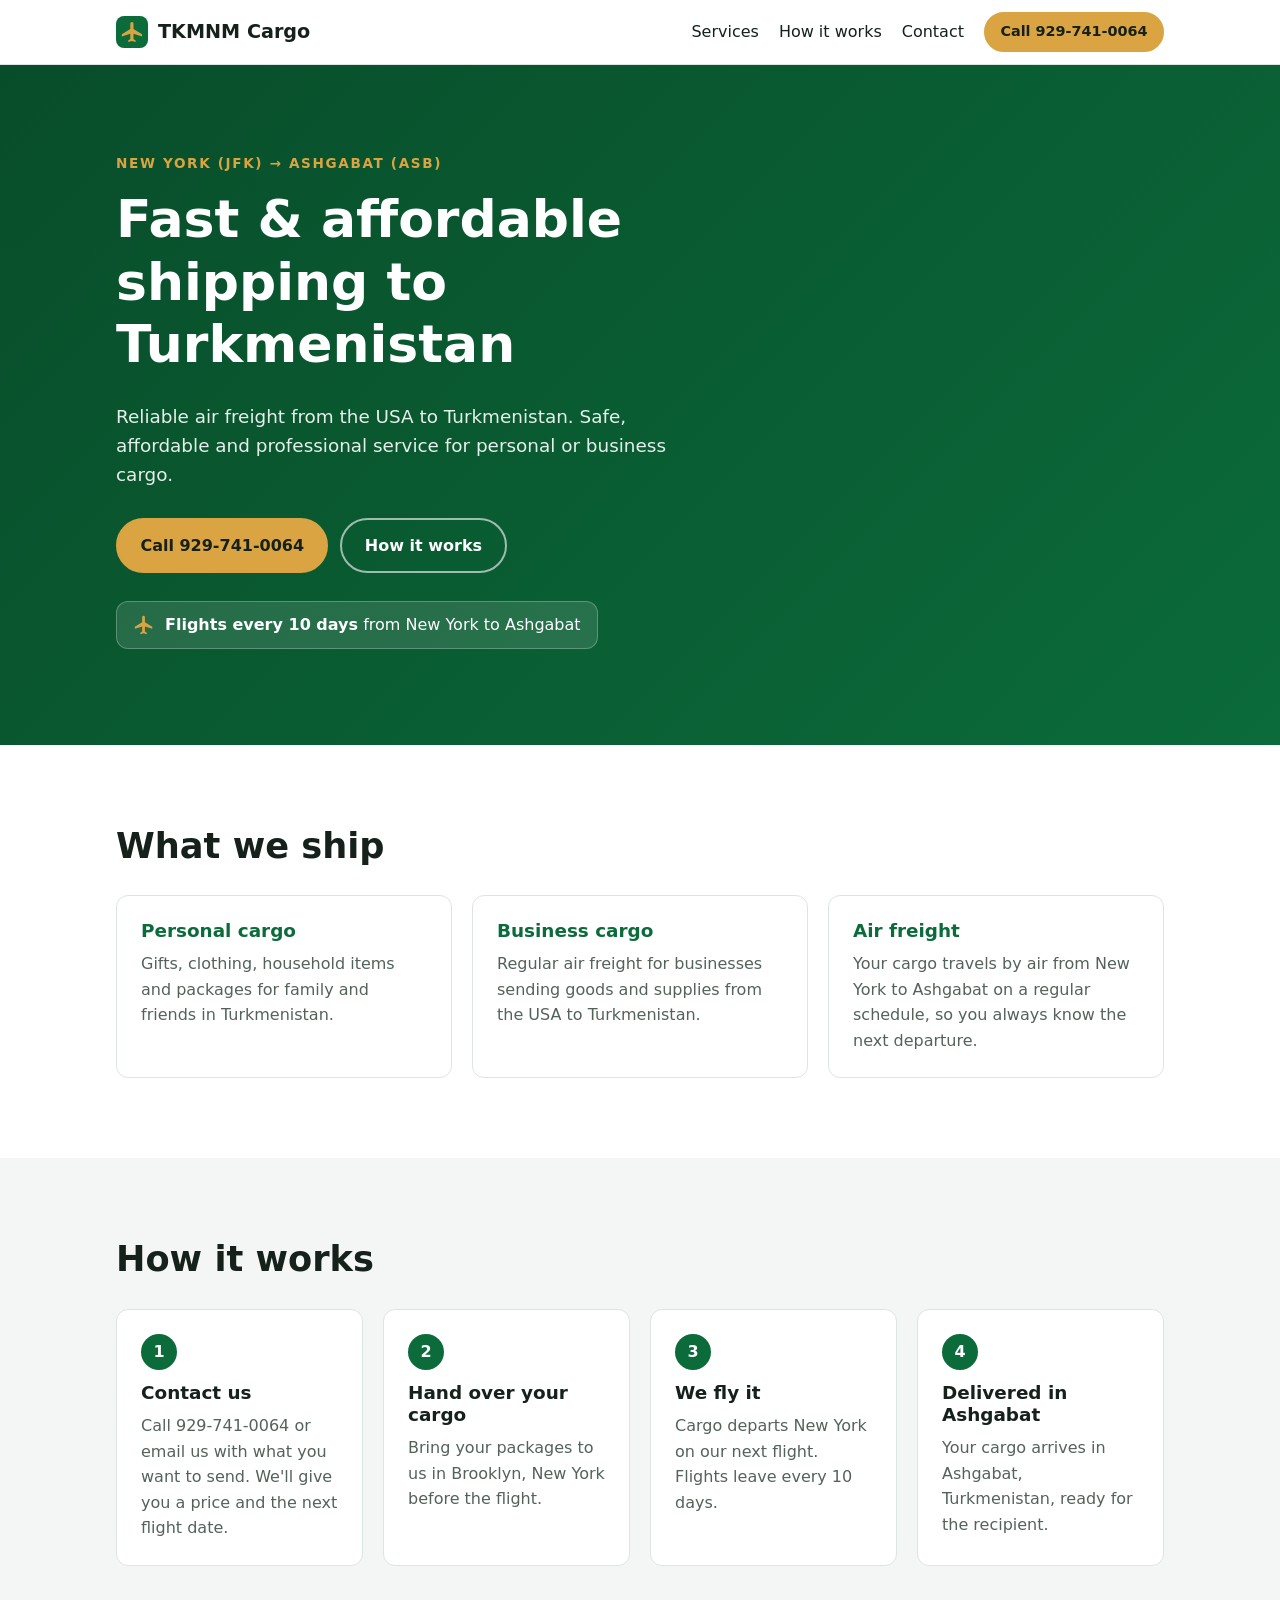
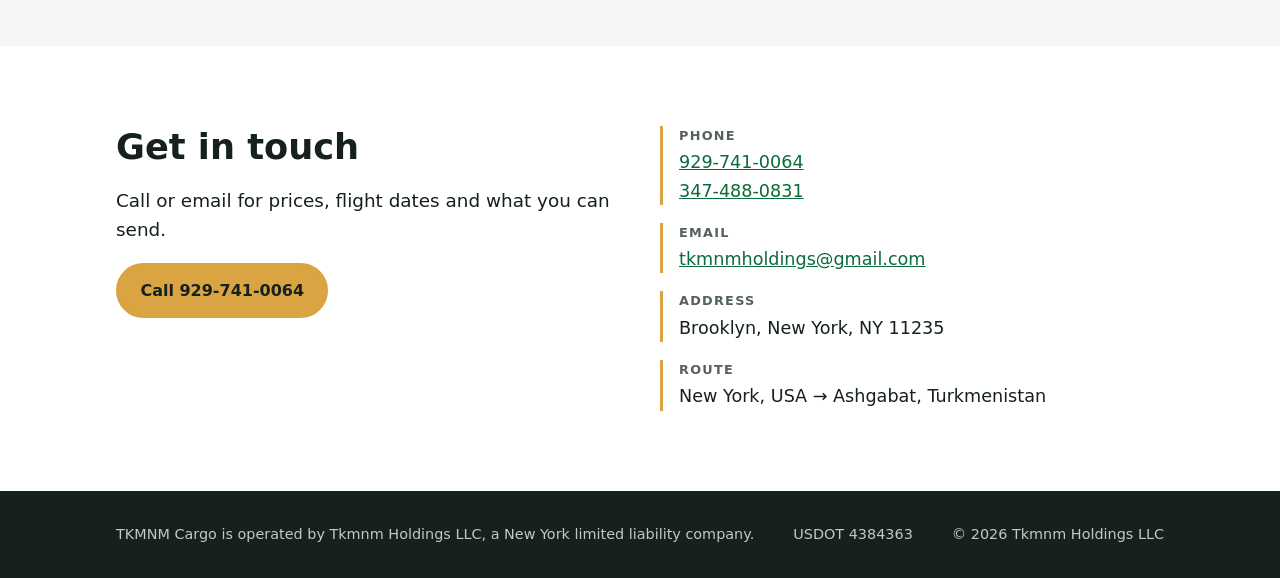
==== index.html @ 7d720ac5 "Add TKMNM Cargo one-page website Co-Authored-By: Claude Opus 5.5 <noreply@anthropic.com>" ====
<!doctype html>
<html lang="en">
<head>
  <meta charset="utf-8">
  <meta name="viewport" content="width=device-width, initial-scale=1">
  <title>TKMNM Cargo – Air Freight from the USA to Turkmenistan</title>
  <meta name="description" content="TKMNM Cargo: reliable, affordable air freight from New York to Ashgabat, Turkmenistan. Flights every 10 days for personal and business cargo.">
  <link rel="icon" href="favicon.svg" type="image/svg+xml">
  <link rel="stylesheet" href="style.css">
</head>
<body>
  <header class="site-header">
    <div class="wrap header-inner">
      <a class="brand" href="#top" aria-label="TKMNM Cargo home">
        <img src="favicon.svg" alt="" width="32" height="32">
        <span>TKMNM Cargo</span>
      </a>
      <nav class="nav" aria-label="Main">
        <a href="#services">Services</a>
        <a href="#how">How it works</a>
        <a href="#contact">Contact</a>
        <a class="btn btn-small" href="tel:+19297410064">Call 929-741-0064</a>
      </nav>
    </div>
  </header>

  <main id="top">
    <section class="hero">
      <div class="wrap hero-inner">
        <p class="eyebrow">New York (JFK) &rarr; Ashgabat (ASB)</p>
        <h1>Fast &amp; affordable shipping to Turkmenistan</h1>
        <p class="lead">Reliable air freight from the USA to Turkmenistan. Safe, affordable and professional service for personal or business cargo.</p>
        <div class="hero-actions">
          <a class="btn" href="tel:+19297410064">Call 929-741-0064</a>
          <a class="btn btn-ghost" href="#how">How it works</a>
        </div>
        <div class="badge">
          <svg viewBox="0 0 24 24" width="22" height="22" aria-hidden="true"><path fill="currentColor" d="M21 16v-2l-8-5V3.5a1.5 1.5 0 0 0-3 0V9l-8 5v2l8-2.5V19l-2 1.5V22l3.5-1 3.5 1v-1.5L13 19v-5.5z"/></svg>
          <span><strong>Flights every 10 days</strong> from New York to Ashgabat</span>
        </div>
      </div>
    </section>

    <section id="services" class="section">
      <div class="wrap">
        <h2>What we ship</h2>
        <div class="cards">
          <article class="card">
            <h3>Personal cargo</h3>
            <p>Gifts, clothing, household items and packages for family and friends in Turkmenistan.</p>
          </article>
          <article class="card">
            <h3>Business cargo</h3>
            <p>Regular air freight for businesses sending goods and supplies from the USA to Turkmenistan.</p>
          </article>
          <article class="card">
            <h3>Air freight</h3>
            <p>Your cargo travels by air from New York to Ashgabat on a regular schedule, so you always know the next departure.</p>
          </article>
        </div>
      </div>
    </section>

    <section id="how" class="section section-alt">
      <div class="wrap">
        <h2>How it works</h2>
        <ol class="steps">
          <li>
            <h3>Contact us</h3>
            <p>Call 929-741-0064 or email us with what you want to send. We'll give you a price and the next flight date.</p>
          </li>
          <li>
            <h3>Hand over your cargo</h3>
            <p>Bring your packages to us in Brooklyn, New York before the flight.</p>
          </li>
          <li>
            <h3>We fly it</h3>
            <p>Cargo departs New York on our next flight. Flights leave every 10 days.</p>
          </li>
          <li>
            <h3>Delivered in Ashgabat</h3>
            <p>Your cargo arrives in Ashgabat, Turkmenistan, ready for the recipient.</p>
          </li>
        </ol>
      </div>
    </section>

    <section id="contact" class="section">
      <div class="wrap contact">
        <div>
          <h2>Get in touch</h2>
          <p class="lead">Call or email for prices, flight dates and what you can send.</p>
          <a class="btn" href="tel:+19297410064">Call 929-741-0064</a>
        </div>
        <dl class="contact-list">
          <div>
            <dt>Phone</dt>
            <dd><a href="tel:+19297410064">929-741-0064</a><br><a href="tel:+13474880831">347-488-0831</a></dd>
          </div>
          <div>
            <dt>Email</dt>
            <dd><a href="mailto:tkmnmholdings@gmail.com">tkmnmholdings@gmail.com</a></dd>
          </div>
          <div>
            <dt>Address</dt>
            <dd>Brooklyn, New York, NY 11235</dd>
          </div>
          <div>
            <dt>Route</dt>
            <dd>New York, USA &rarr; Ashgabat, Turkmenistan</dd>
          </div>
        </dl>
      </div>
    </section>
  </main>

  <footer class="site-footer">
    <div class="wrap footer-inner">
      <p>TKMNM Cargo is operated by Tkmnm Holdings LLC, a New York limited liability company.</p>
      <p>USDOT 4384363</p>
      <p>&copy; <span id="year">2026</span> Tkmnm Holdings LLC</p>
    </div>
  </footer>
  <script>document.getElementById('year').textContent = new Date().getFullYear();</script>
</body>
</html>
---- style.css ----
:root {
  --green: #0b6b3a;
  --green-dark: #084d2a;
  --gold: #d9a441;
  --ink: #16211b;
  --muted: #55625a;
  --bg: #ffffff;
  --bg-alt: #f3f6f4;
  --line: #dde5e0;
  --radius: 12px;
  font-family: system-ui, -apple-system, "Segoe UI", Roboto, "Helvetica Neue", Arial, sans-serif;
  color: var(--ink);
  line-height: 1.6;
}

* { box-sizing: border-box; }
body { margin: 0; background: var(--bg); }
h1, h2, h3 { line-height: 1.2; margin: 0 0 .5em; }
h1 { font-size: clamp(2rem, 5vw, 3.25rem); }
h2 { font-size: clamp(1.6rem, 3.5vw, 2.2rem); }
h3 { font-size: 1.15rem; }
p { margin: 0 0 1em; }
a { color: var(--green); }

.wrap { max-width: 1080px; margin: 0 auto; padding: 0 16px; }

.btn {
  display: inline-block;
  background: var(--gold);
  color: var(--ink);
  font-weight: 600;
  text-decoration: none;
  padding: .8em 1.4em;
  border-radius: 999px;
  border: 2px solid var(--gold);
}
.btn:hover { background: #e7b65a; }
.btn-ghost { background: transparent; color: #fff; border-color: rgba(255,255,255,.6); }
.btn-ghost:hover { background: rgba(255,255,255,.1); }
.btn-small { padding: .45em 1em; font-size: .9rem; }

/* Header */
.site-header {
  position: sticky; top: 0; z-index: 10;
  background: rgba(255,255,255,.95);
  border-bottom: 1px solid var(--line);
  backdrop-filter: blur(6px);
}
.header-inner { display: flex; align-items: center; justify-content: space-between; gap: 16px; min-height: 64px; }
.brand { display: flex; align-items: center; gap: 10px; font-weight: 700; font-size: 1.2rem; color: var(--ink); text-decoration: none; }
.nav { display: flex; align-items: center; gap: 20px; }
.nav a:not(.btn) { color: var(--ink); text-decoration: none; font-weight: 500; }
.nav a:not(.btn):hover { color: var(--green); }

/* Hero */
.hero {
  background: linear-gradient(135deg, var(--green-dark), var(--green));
  color: #fff;
  padding: 88px 0 96px;
}
.eyebrow { text-transform: uppercase; letter-spacing: .12em; font-size: .85rem; font-weight: 600; color: var(--gold); }
.hero h1 { max-width: 14ch; }
.lead { font-size: 1.15rem; max-width: 52ch; }
.hero .lead { color: rgba(255,255,255,.9); }
.hero-actions { display: flex; flex-wrap: wrap; gap: 12px; margin: 28px 0; }
.badge {
  display: inline-flex; align-items: center; gap: 10px;
  background: rgba(255,255,255,.12);
  border: 1px solid rgba(255,255,255,.25);
  padding: 10px 16px; border-radius: var(--radius);
}
.badge svg { color: var(--gold); flex-shrink: 0; }

/* Sections */
.section { padding: 80px 0; }
.section-alt { background: var(--bg-alt); }

.cards { display: grid; grid-template-columns: repeat(auto-fit, minmax(240px, 1fr)); gap: 20px; margin-top: 28px; }
.card { border: 1px solid var(--line); border-radius: var(--radius); padding: 24px; background: #fff; }
.card h3 { color: var(--green); }
.card p { color: var(--muted); margin: 0; }

.steps { list-style: none; padding: 0; margin: 28px 0 0; display: grid; grid-template-columns: repeat(auto-fit, minmax(220px, 1fr)); gap: 20px; counter-reset: step; }
.steps li { counter-increment: step; background: #fff; border-radius: var(--radius); padding: 24px; border: 1px solid var(--line); }
.steps li::before {
  content: counter(step);
  display: grid; place-items: center;
  width: 36px; height: 36px; margin-bottom: 12px;
  border-radius: 50%; background: var(--green); color: #fff; font-weight: 700;
}
.steps p { color: var(--muted); margin: 0; }

.contact { display: grid; grid-template-columns: 1fr 1fr; gap: 40px; align-items: start; }
.contact-list { margin: 0; display: grid; gap: 18px; }
.contact-list div { border-left: 3px solid var(--gold); padding-left: 16px; }
.contact-list dt { font-size: .8rem; text-transform: uppercase; letter-spacing: .1em; color: var(--muted); font-weight: 600; }
.contact-list dd { margin: 2px 0 0; font-size: 1.1rem; }

/* Footer */
.site-footer { background: var(--ink); color: rgba(255,255,255,.75); padding: 32px 0; font-size: .9rem; }
.footer-inner { display: flex; flex-wrap: wrap; gap: 8px 32px; justify-content: space-between; }
.footer-inner p { margin: 0; }

@media (max-width: 720px) {
  .nav a:not(.btn) { display: none; }
  .hero { padding: 56px 0 64px; }
  .section { padding: 56px 0; }
  .contact { grid-template-columns: 1fr; gap: 28px; }
}
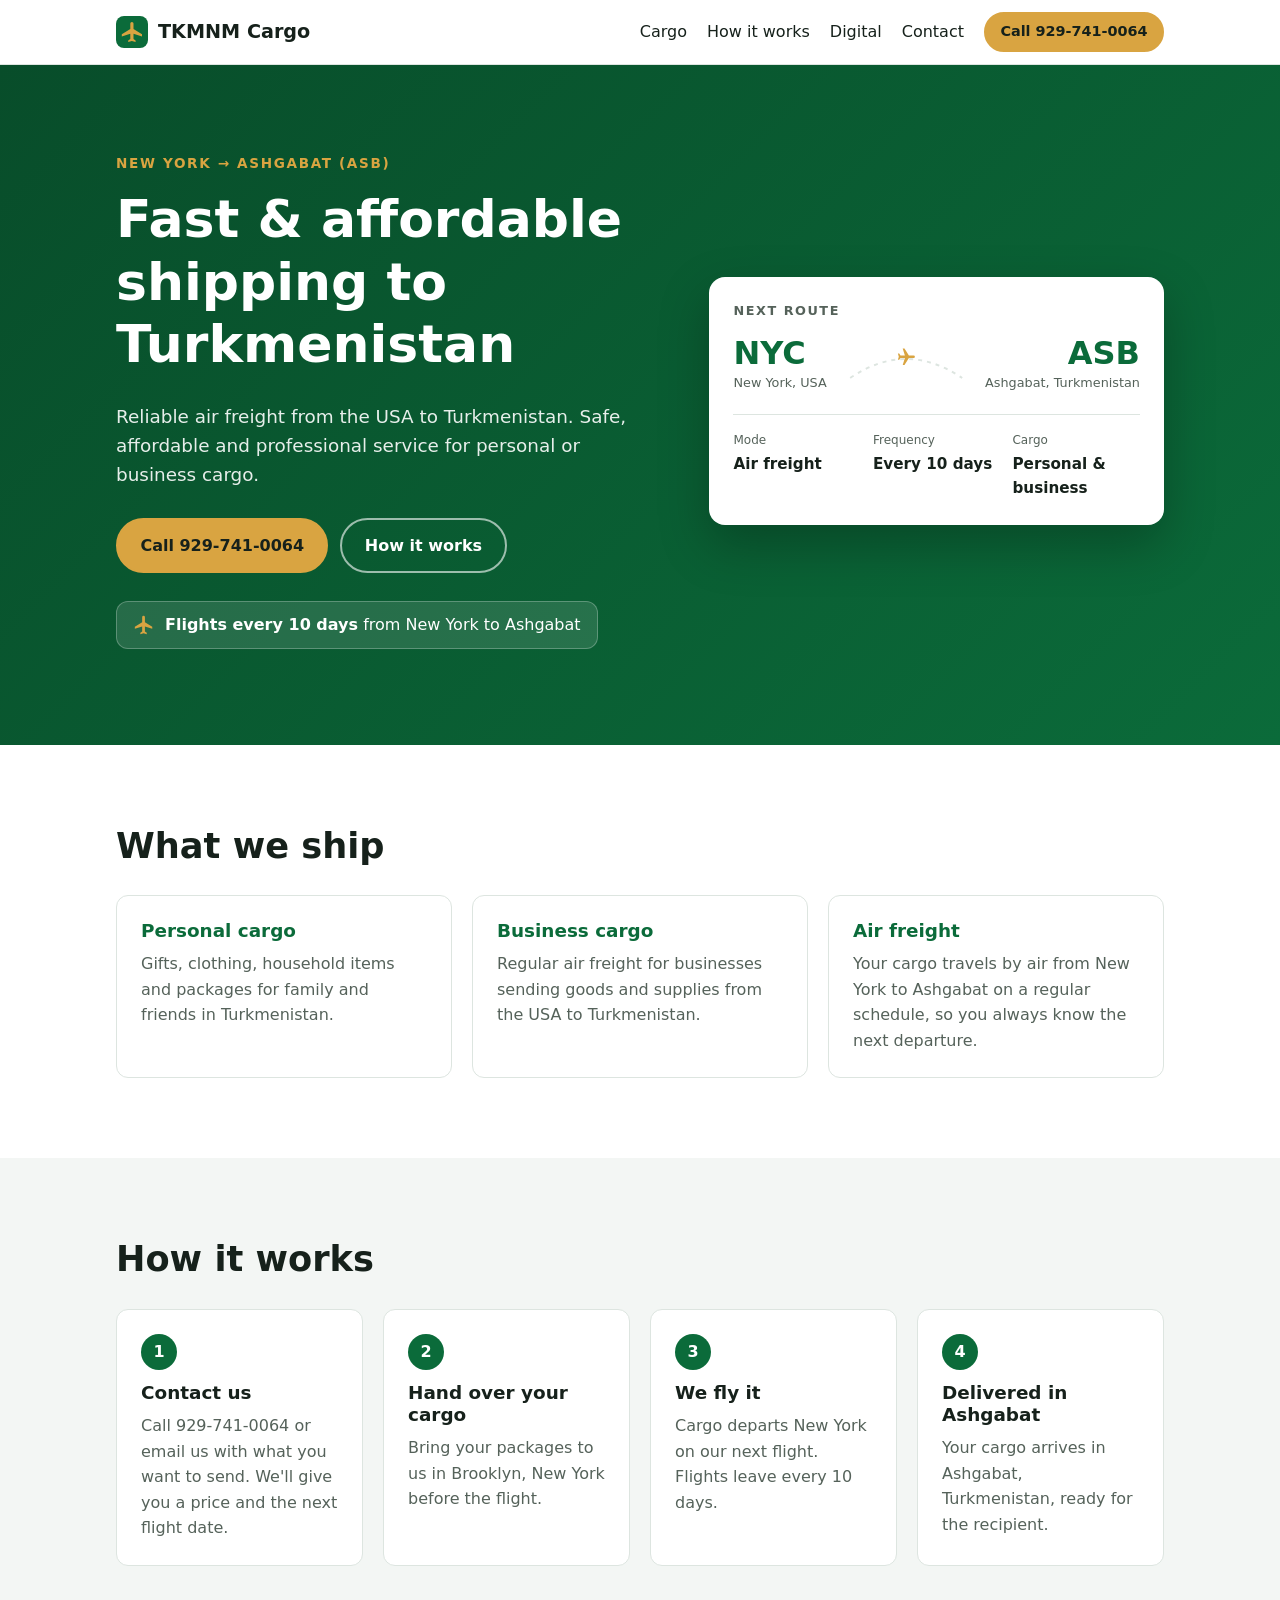
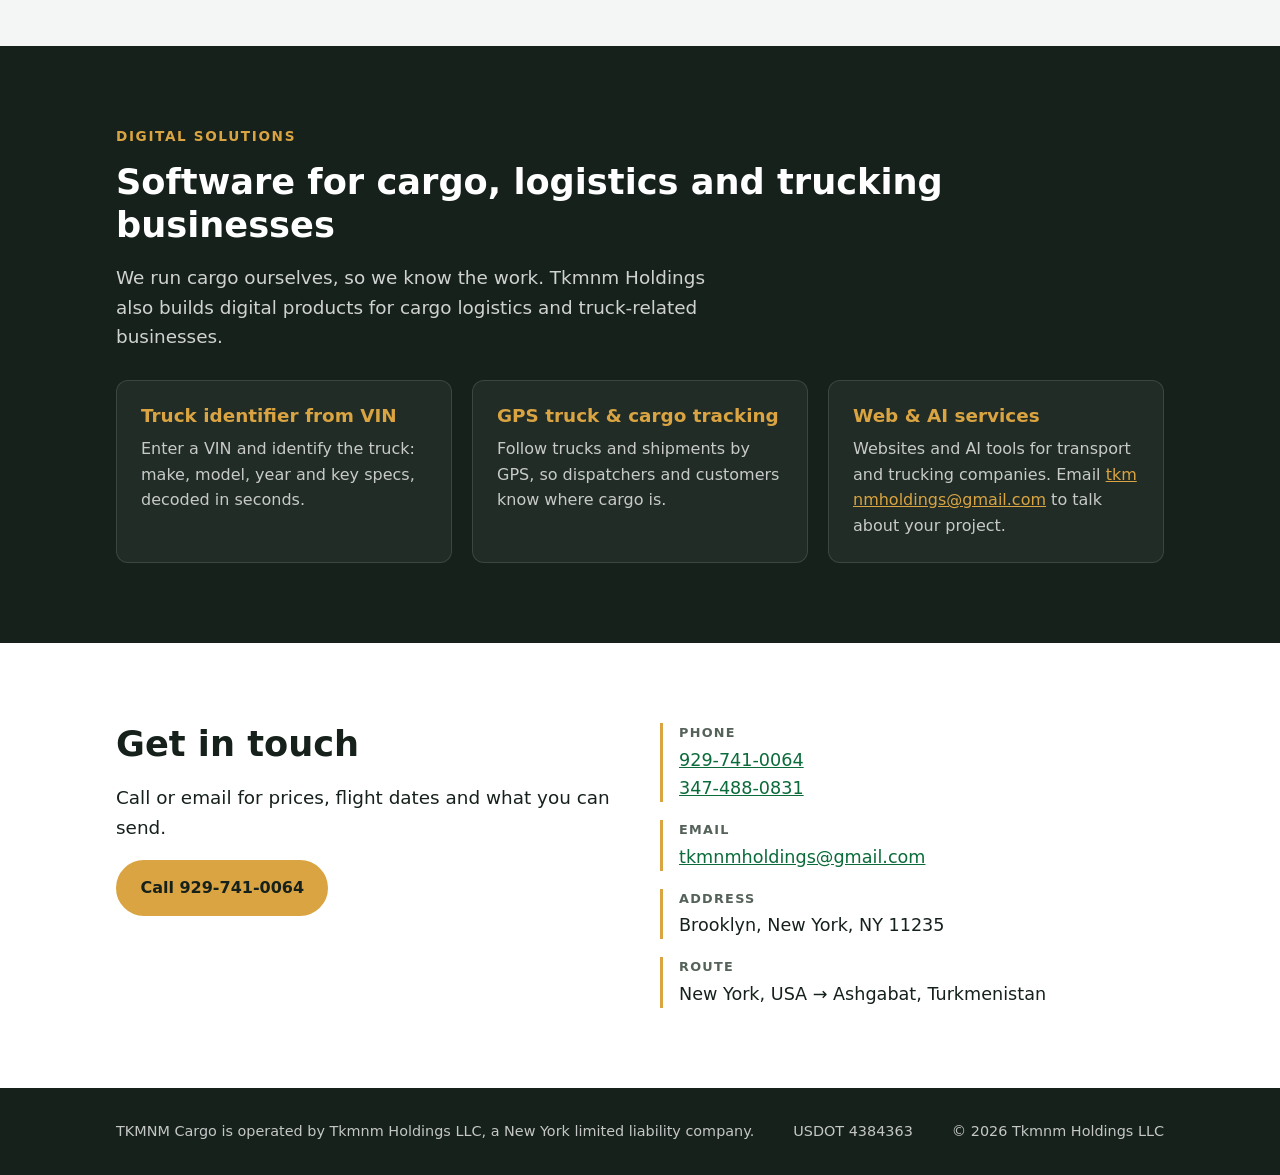
==== commit 53a6649b: "Add route card and digital solutions section Co-Authored-By: Claude Opus 5.5 <noreply@anthropic.com>" ====
--- a/index.html
+++ b/index.html
@@ -16,8 +16,9 @@
         <span>TKMNM Cargo</span>
       </a>
       <nav class="nav" aria-label="Main">
-        <a href="#services">Services</a>
+        <a href="#services">Cargo</a>
         <a href="#how">How it works</a>
+        <a href="#digital">Digital</a>
         <a href="#contact">Contact</a>
         <a class="btn btn-small" href="tel:+19297410064">Call 929-741-0064</a>
       </nav>
@@ -27,7 +28,8 @@
   <main id="top">
     <section class="hero">
       <div class="wrap hero-inner">
-        <p class="eyebrow">New York (JFK) &rarr; Ashgabat (ASB)</p>
+        <div class="hero-copy">
+        <p class="eyebrow">New York &rarr; Ashgabat (ASB)</p>
         <h1>Fast &amp; affordable shipping to Turkmenistan</h1>
         <p class="lead">Reliable air freight from the USA to Turkmenistan. Safe, affordable and professional service for personal or business cargo.</p>
         <div class="hero-actions">
@@ -37,6 +39,23 @@
         <div class="badge">
           <svg viewBox="0 0 24 24" width="22" height="22" aria-hidden="true"><path fill="currentColor" d="M21 16v-2l-8-5V3.5a1.5 1.5 0 0 0-3 0V9l-8 5v2l8-2.5V19l-2 1.5V22l3.5-1 3.5 1v-1.5L13 19v-5.5z"/></svg>
           <span><strong>Flights every 10 days</strong> from New York to Ashgabat</span>
+        </div>
+        </div>
+        <div class="route-card" aria-label="Route: New York to Ashgabat, flights every 10 days">
+          <div class="route-head">Next route</div>
+          <div class="route">
+            <div class="stop"><span class="code">NYC</span><span class="city">New York, USA</span></div>
+            <svg class="route-line" viewBox="0 0 120 40" aria-hidden="true">
+              <path d="M4 32 Q60 -6 116 32" fill="none" stroke="currentColor" stroke-width="2" stroke-dasharray="4 5"/>
+              <path transform="translate(50 0) rotate(90 10 10)" fill="#d9a441" d="M19 13.5v-1.8l-7-4.4V2.6a1.3 1.3 0 0 0-2.6 0v4.7l-7 4.4v1.8l7-2.2v4.4l-1.8 1.3v1.3l3.1-.9 3.1.9v-1.3l-1.8-1.3v-4.4z"/>
+            </svg>
+            <div class="stop"><span class="code">ASB</span><span class="city">Ashgabat, Turkmenistan</span></div>
+          </div>
+          <dl class="route-facts">
+            <div><dt>Mode</dt><dd>Air freight</dd></div>
+            <div><dt>Frequency</dt><dd>Every 10 days</dd></div>
+            <div><dt>Cargo</dt><dd>Personal &amp; business</dd></div>
+          </dl>
         </div>
       </div>
     </section>
@@ -85,6 +104,28 @@
       </div>
     </section>
 
+    <section id="digital" class="section section-dark">
+      <div class="wrap">
+        <p class="eyebrow">Digital solutions</p>
+        <h2>Software for cargo, logistics and trucking businesses</h2>
+        <p class="lead">We run cargo ourselves, so we know the work. Tkmnm Holdings also builds digital products for cargo logistics and truck-related businesses.</p>
+        <div class="cards">
+          <article class="card card-dark">
+            <h3>Truck identifier from VIN</h3>
+            <p>Enter a VIN and identify the truck: make, model, year and key specs, decoded in seconds.</p>
+          </article>
+          <article class="card card-dark">
+            <h3>GPS truck &amp; cargo tracking</h3>
+            <p>Follow trucks and shipments by GPS, so dispatchers and customers know where cargo is.</p>
+          </article>
+          <article class="card card-dark">
+            <h3>Web &amp; AI services</h3>
+            <p>Websites and AI tools for transport and trucking companies. Email <a href="mailto:tkmnmholdings@gmail.com">tkmnmholdings@gmail.com</a> to talk about your project.</p>
+          </article>
+        </div>
+      </div>
+    </section>
+
     <section id="contact" class="section">
       <div class="wrap contact">
         <div>
--- a/style.css
+++ b/style.css
@@ -107,3 +107,33 @@
   .section { padding: 56px 0; }
   .contact { grid-template-columns: 1fr; gap: 28px; }
 }
+
+/* Hero route card */
+.hero-inner { display: grid; grid-template-columns: 1.2fr 1fr; gap: 48px; align-items: center; }
+.route-card {
+  background: #fff; color: var(--ink);
+  border-radius: 16px; padding: 24px;
+  box-shadow: 0 20px 50px rgba(0,0,0,.25);
+}
+.route-head { font-size: .8rem; text-transform: uppercase; letter-spacing: .12em; color: var(--muted); font-weight: 600; }
+.route { display: grid; grid-template-columns: auto 1fr auto; align-items: center; gap: 12px; margin: 16px 0 20px; }
+.stop { display: flex; flex-direction: column; }
+.stop:last-child { text-align: right; }
+.code { font-size: 2rem; font-weight: 800; color: var(--green); line-height: 1; }
+.city { font-size: .8rem; color: var(--muted); margin-top: 4px; }
+.route-line { width: 100%; height: 40px; color: var(--line); }
+.route-facts { display: grid; grid-template-columns: repeat(3, 1fr); gap: 12px; margin: 0; border-top: 1px solid var(--line); padding-top: 16px; }
+.route-facts dt { font-size: .75rem; color: var(--muted); }
+.route-facts dd { margin: 2px 0 0; font-weight: 600; font-size: .95rem; }
+
+/* Digital section */
+.section-dark { background: var(--ink); color: #fff; }
+.section-dark .lead { color: rgba(255,255,255,.8); }
+.card-dark { background: rgba(255,255,255,.05); border-color: rgba(255,255,255,.12); }
+.card-dark h3 { color: var(--gold); }
+.card-dark p { color: rgba(255,255,255,.75); }
+.card-dark a { color: var(--gold); word-break: break-all; }
+
+@media (max-width: 860px) {
+  .hero-inner { grid-template-columns: 1fr; }
+}
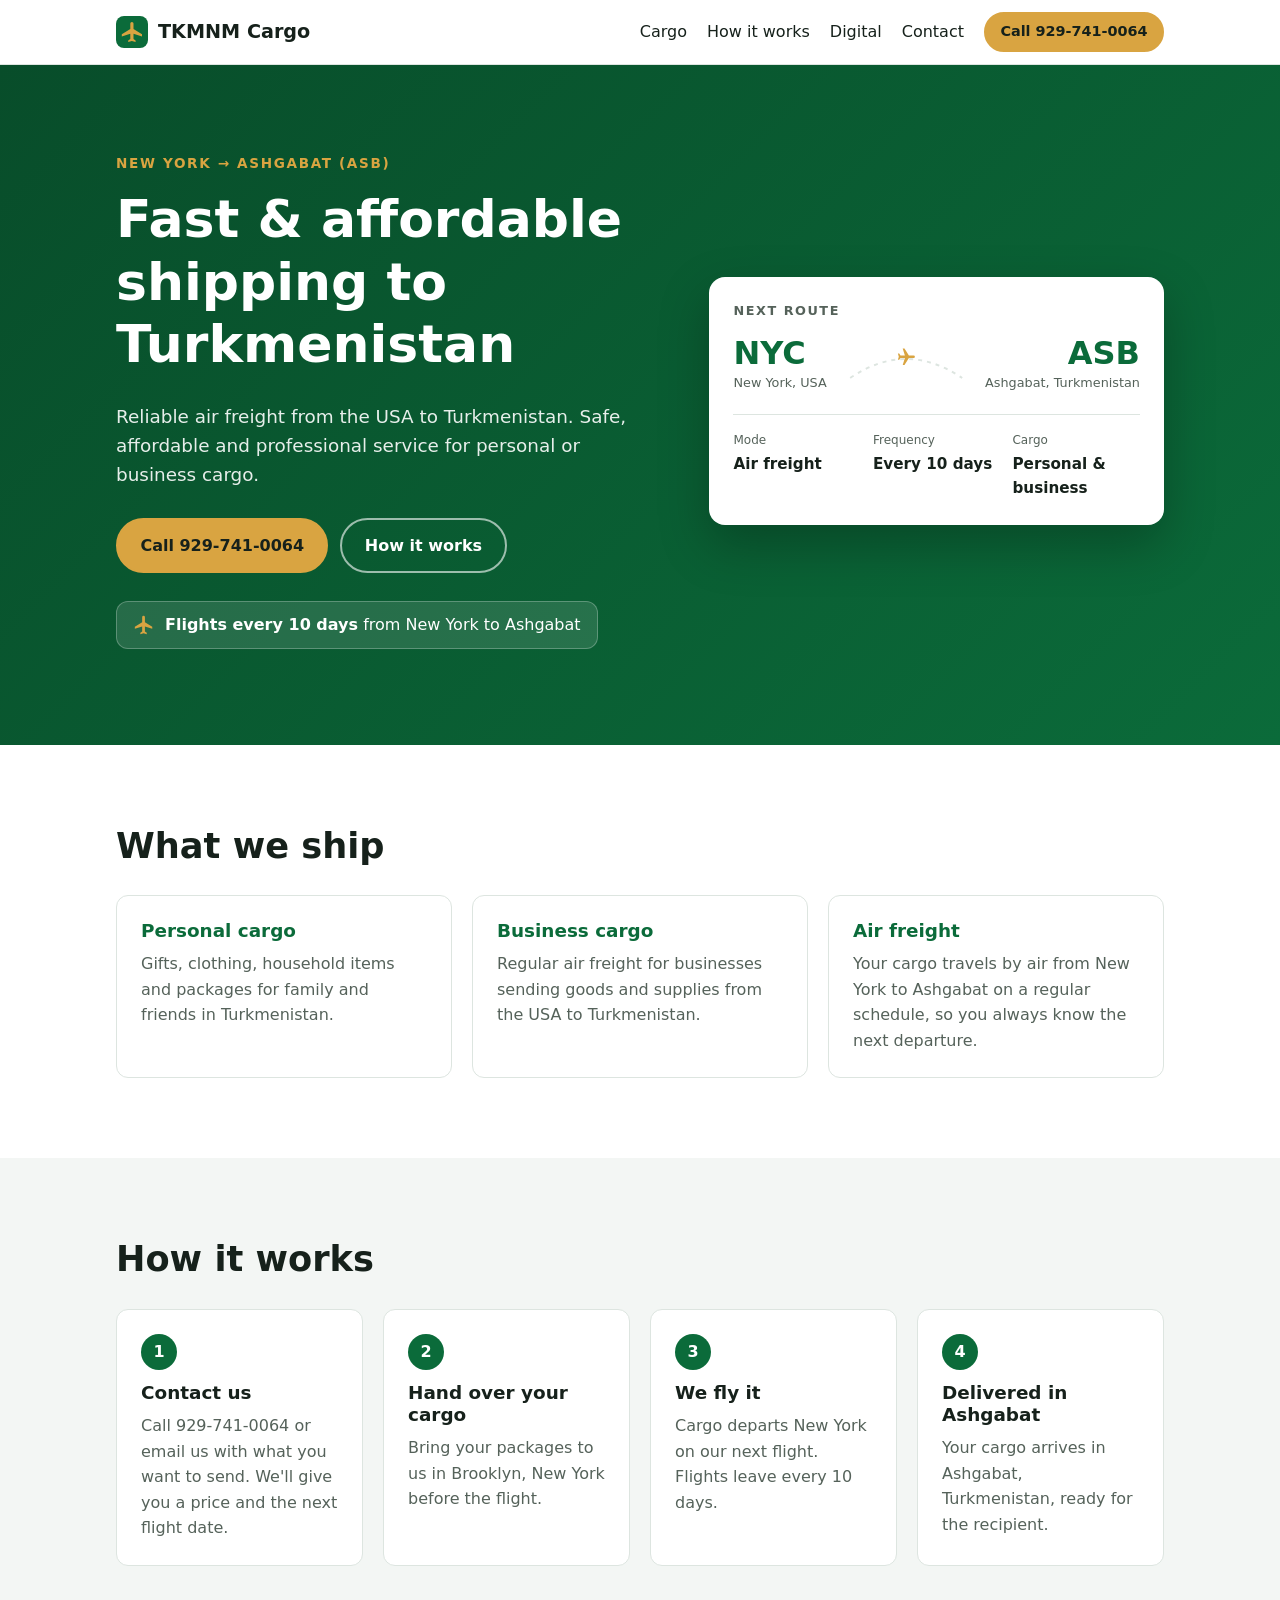
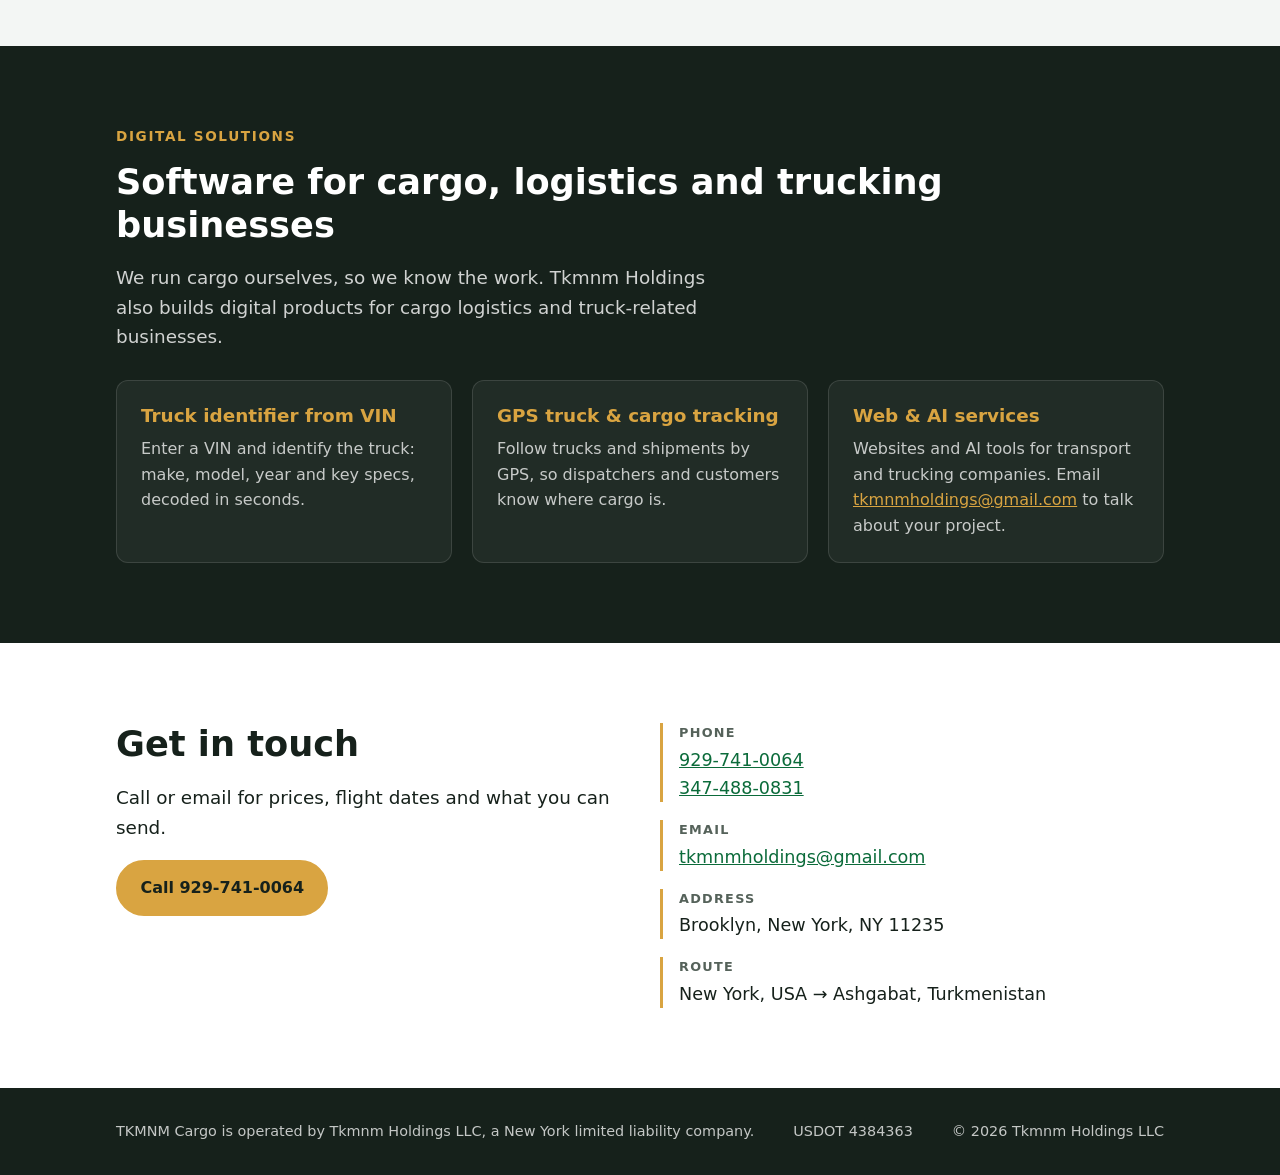
==== commit f01805c1: "Improve mobile layout: menu, sticky call bar, fixes Co-Authored-By: Claude Opus 5.5 <noreply@anthrop" ====
--- a/index.html
+++ b/index.html
@@ -15,7 +15,10 @@
         <img src="favicon.svg" alt="" width="32" height="32">
         <span>TKMNM Cargo</span>
       </a>
-      <nav class="nav" aria-label="Main">
+      <button class="menu-toggle" type="button" aria-expanded="false" aria-controls="site-nav" aria-label="Open menu">
+        <span></span><span></span><span></span>
+      </button>
+      <nav class="nav" id="site-nav" aria-label="Main">
         <a href="#services">Cargo</a>
         <a href="#how">How it works</a>
         <a href="#digital">Digital</a>
@@ -162,6 +165,24 @@
       <p>&copy; <span id="year">2026</span> Tkmnm Holdings LLC</p>
     </div>
   </footer>
-  <script>document.getElementById('year').textContent = new Date().getFullYear();</script>
+  <div class="mobile-bar">
+    <a class="btn" href="tel:+19297410064">Call</a>
+    <a class="btn btn-outline" href="mailto:tkmnmholdings@gmail.com">Email</a>
+  </div>
+
+  <script>
+    document.getElementById('year').textContent = new Date().getFullYear();
+    var toggle = document.querySelector('.menu-toggle');
+    var header = document.querySelector('.site-header');
+    function setMenu(open) {
+      header.classList.toggle('menu-open', open);
+      toggle.setAttribute('aria-expanded', open);
+      toggle.setAttribute('aria-label', open ? 'Close menu' : 'Open menu');
+    }
+    toggle.addEventListener('click', function () { setMenu(!header.classList.contains('menu-open')); });
+    document.querySelectorAll('#site-nav a').forEach(function (a) {
+      a.addEventListener('click', function () { setMenu(false); });
+    });
+  </script>
 </body>
 </html>
--- a/style.css
+++ b/style.css
@@ -101,8 +101,51 @@
 .footer-inner { display: flex; flex-wrap: wrap; gap: 8px 32px; justify-content: space-between; }
 .footer-inner p { margin: 0; }
 
+.brand span { white-space: nowrap; }
+html { scroll-padding-top: 72px; }
+.menu-toggle, .mobile-bar { display: none; }
+.contact-list dd a { white-space: nowrap; }
+
 @media (max-width: 720px) {
-  .nav a:not(.btn) { display: none; }
+  /* Header: hamburger menu */
+  .menu-toggle {
+    display: flex; flex-direction: column; justify-content: center; gap: 5px;
+    width: 44px; height: 44px; padding: 10px;
+    background: none; border: 0; cursor: pointer;
+  }
+  .menu-toggle span { display: block; height: 2px; background: var(--ink); border-radius: 2px; transition: transform .2s, opacity .2s; }
+  .menu-open .menu-toggle span:nth-child(1) { transform: translateY(7px) rotate(45deg); }
+  .menu-open .menu-toggle span:nth-child(2) { opacity: 0; }
+  .menu-open .menu-toggle span:nth-child(3) { transform: translateY(-7px) rotate(-45deg); }
+  .nav {
+    display: none;
+    position: absolute; top: 100%; left: 0; right: 0;
+    flex-direction: column; align-items: stretch; gap: 0;
+    background: #fff; border-bottom: 1px solid var(--line);
+    padding: 8px 16px 16px;
+    box-shadow: 0 12px 24px rgba(0,0,0,.08);
+  }
+  .menu-open .nav { display: flex; }
+  .nav a:not(.btn) { display: block; padding: 14px 0; border-bottom: 1px solid var(--line); font-size: 1.05rem; }
+  .nav .btn-small { margin-top: 14px; padding: .8em 1.4em; font-size: 1rem; text-align: center; }
+
+  /* Sticky bottom call/email bar */
+  .mobile-bar {
+    display: grid; grid-template-columns: 1fr 1fr; gap: 10px;
+    position: fixed; left: 0; right: 0; bottom: 0; z-index: 20;
+    padding: 10px 16px calc(10px + env(safe-area-inset-bottom));
+    background: rgba(255,255,255,.97);
+    border-top: 1px solid var(--line);
+    box-shadow: 0 -6px 18px rgba(0,0,0,.08);
+  }
+  .mobile-bar .btn { text-align: center; padding: .75em 1em; }
+  .btn-outline { background: #fff; color: var(--green); border-color: var(--green); }
+  body { padding-bottom: 72px; }
+
+  .hero-actions { flex-direction: column; }
+  .hero-actions .btn, .contact .btn { text-align: center; display: block; }
+  .route-facts { gap: 8px; }
+  .code { font-size: 1.7rem; }
   .hero { padding: 56px 0 64px; }
   .section { padding: 56px 0; }
   .contact { grid-template-columns: 1fr; gap: 28px; }
@@ -116,7 +159,7 @@
   box-shadow: 0 20px 50px rgba(0,0,0,.25);
 }
 .route-head { font-size: .8rem; text-transform: uppercase; letter-spacing: .12em; color: var(--muted); font-weight: 600; }
-.route { display: grid; grid-template-columns: auto 1fr auto; align-items: center; gap: 12px; margin: 16px 0 20px; }
+.route { display: grid; grid-template-columns: auto minmax(64px, 1fr) auto; align-items: center; gap: 12px; margin: 16px 0 20px; }
 .stop { display: flex; flex-direction: column; }
 .stop:last-child { text-align: right; }
 .code { font-size: 2rem; font-weight: 800; color: var(--green); line-height: 1; }
@@ -132,7 +175,7 @@
 .card-dark { background: rgba(255,255,255,.05); border-color: rgba(255,255,255,.12); }
 .card-dark h3 { color: var(--gold); }
 .card-dark p { color: rgba(255,255,255,.75); }
-.card-dark a { color: var(--gold); word-break: break-all; }
+.card-dark a { color: var(--gold); white-space: nowrap; }
 
 @media (max-width: 860px) {
   .hero-inner { grid-template-columns: 1fr; }
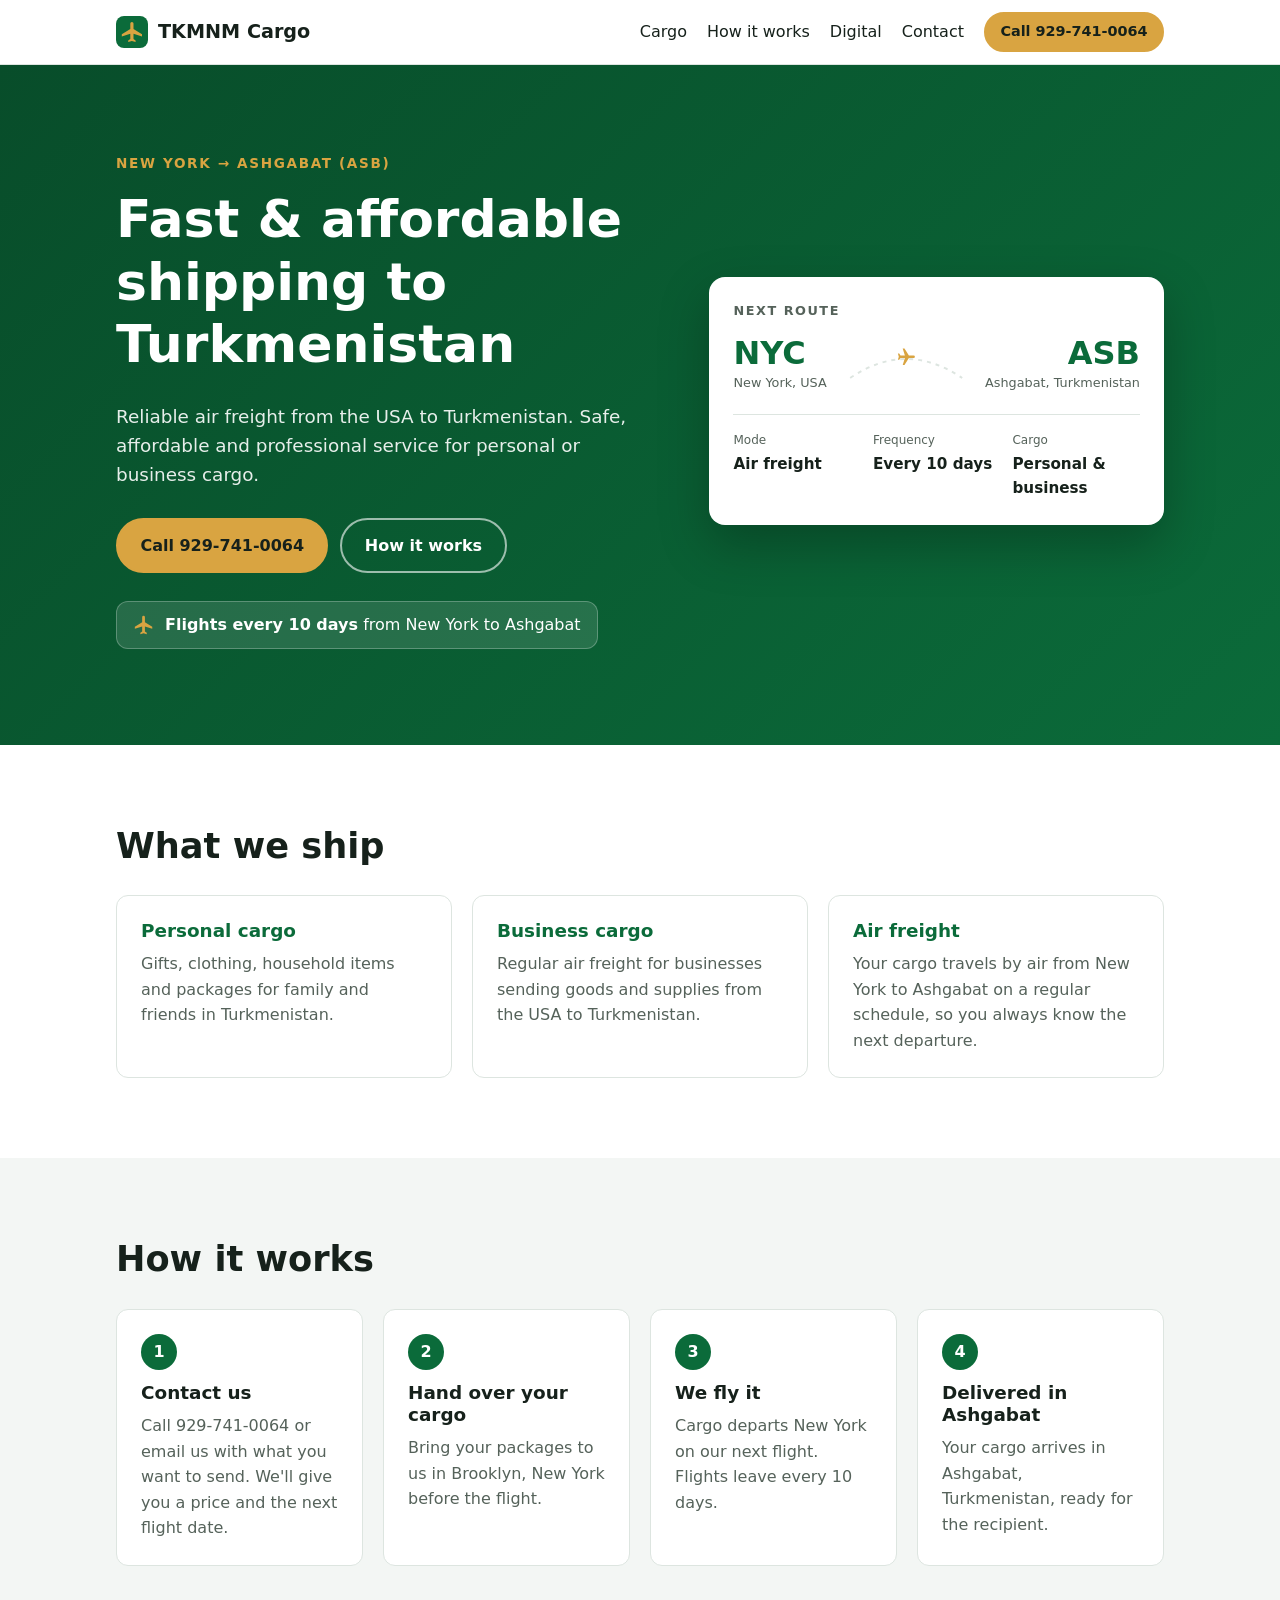
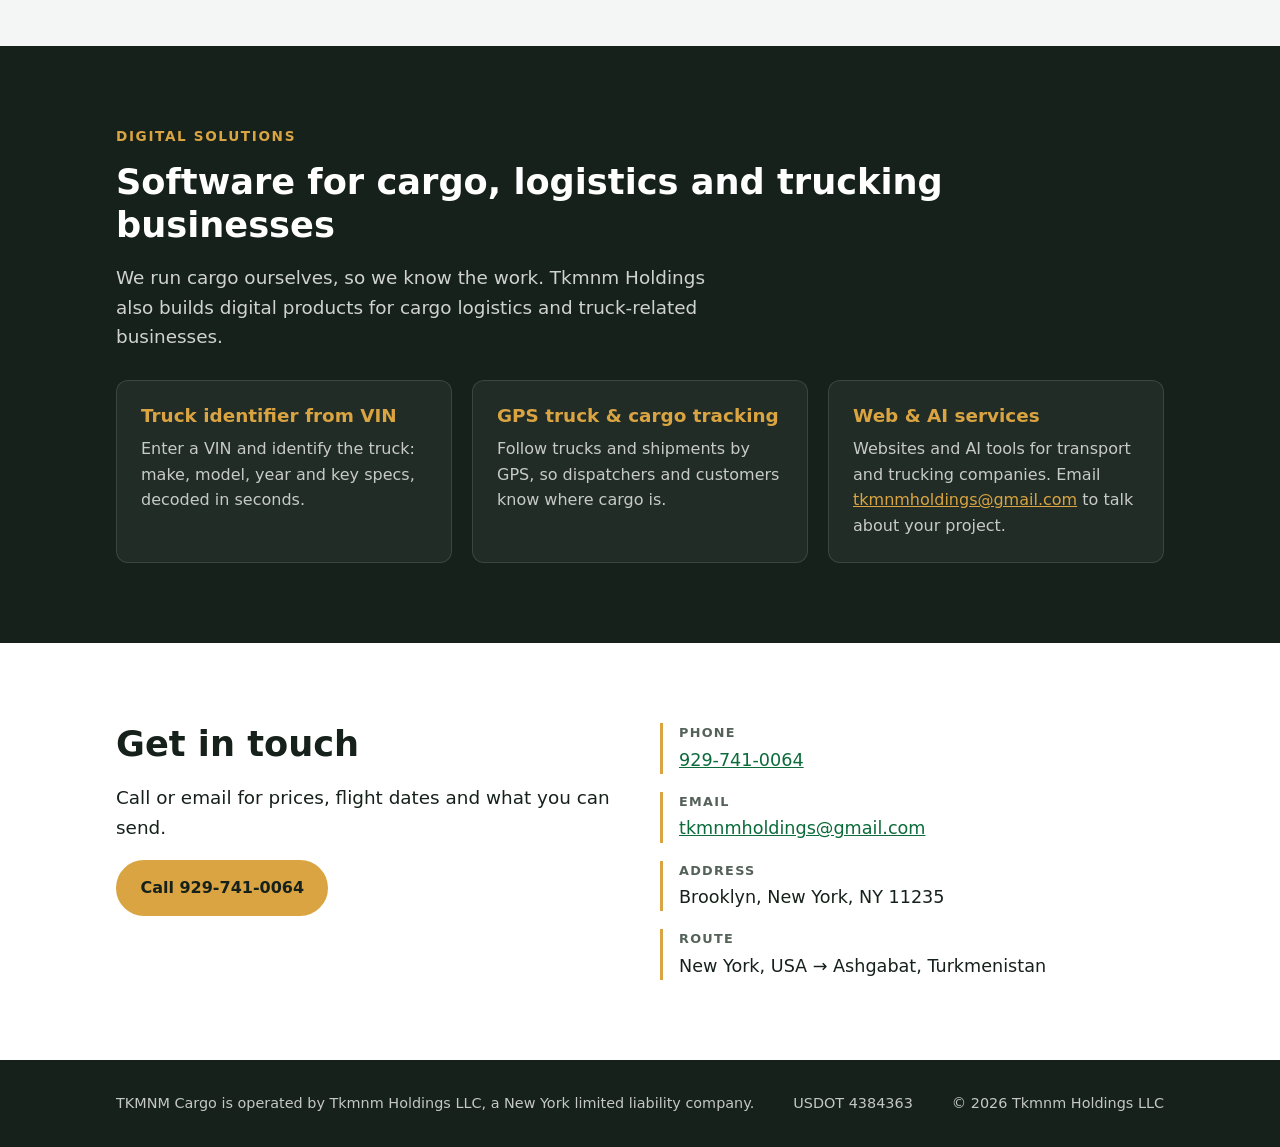
==== commit dce21ee4: "Remove secondary phone number Co-Authored-By: Claude Opus 5.5 <noreply@anthropic.com> Claude-Session" ====
--- a/index.html
+++ b/index.html
@@ -139,7 +139,7 @@
         <dl class="contact-list">
           <div>
             <dt>Phone</dt>
-            <dd><a href="tel:+19297410064">929-741-0064</a><br><a href="tel:+13474880831">347-488-0831</a></dd>
+            <dd><a href="tel:+19297410064">929-741-0064</a></dd>
           </div>
           <div>
             <dt>Email</dt>
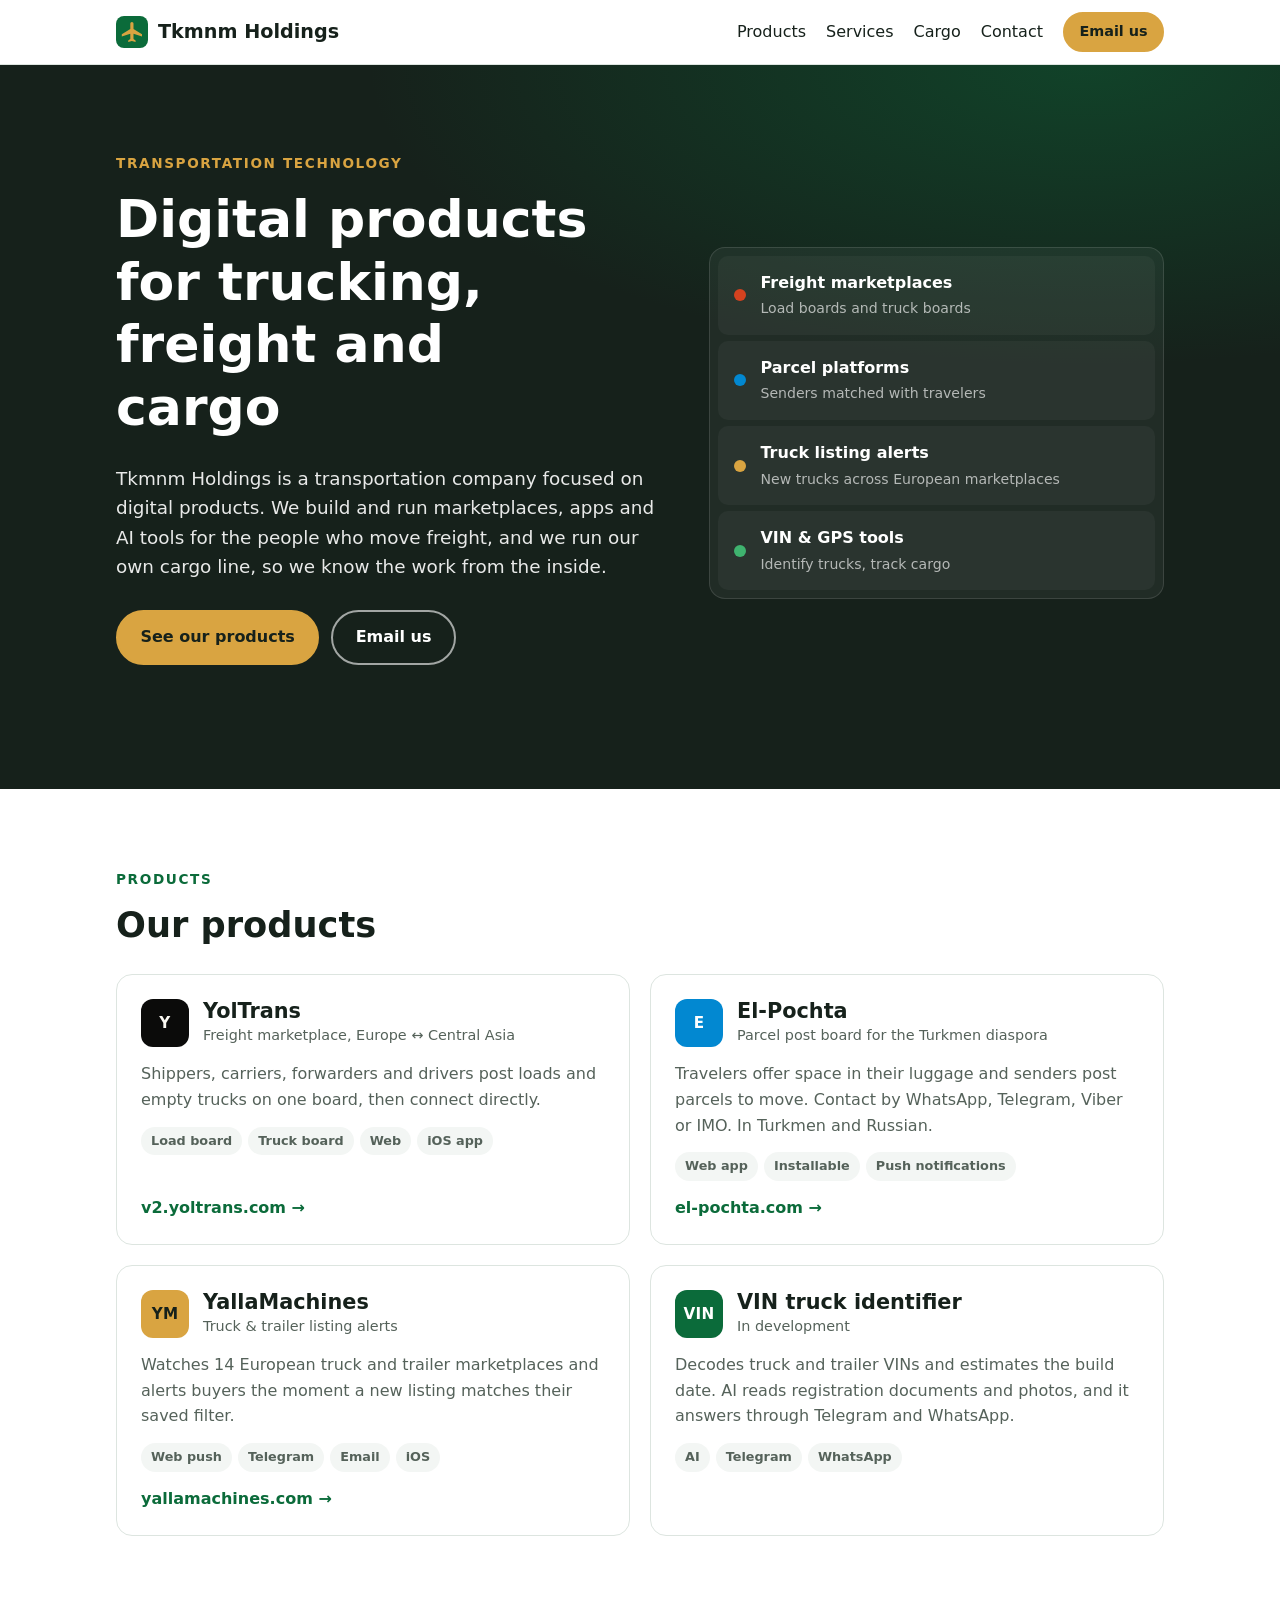
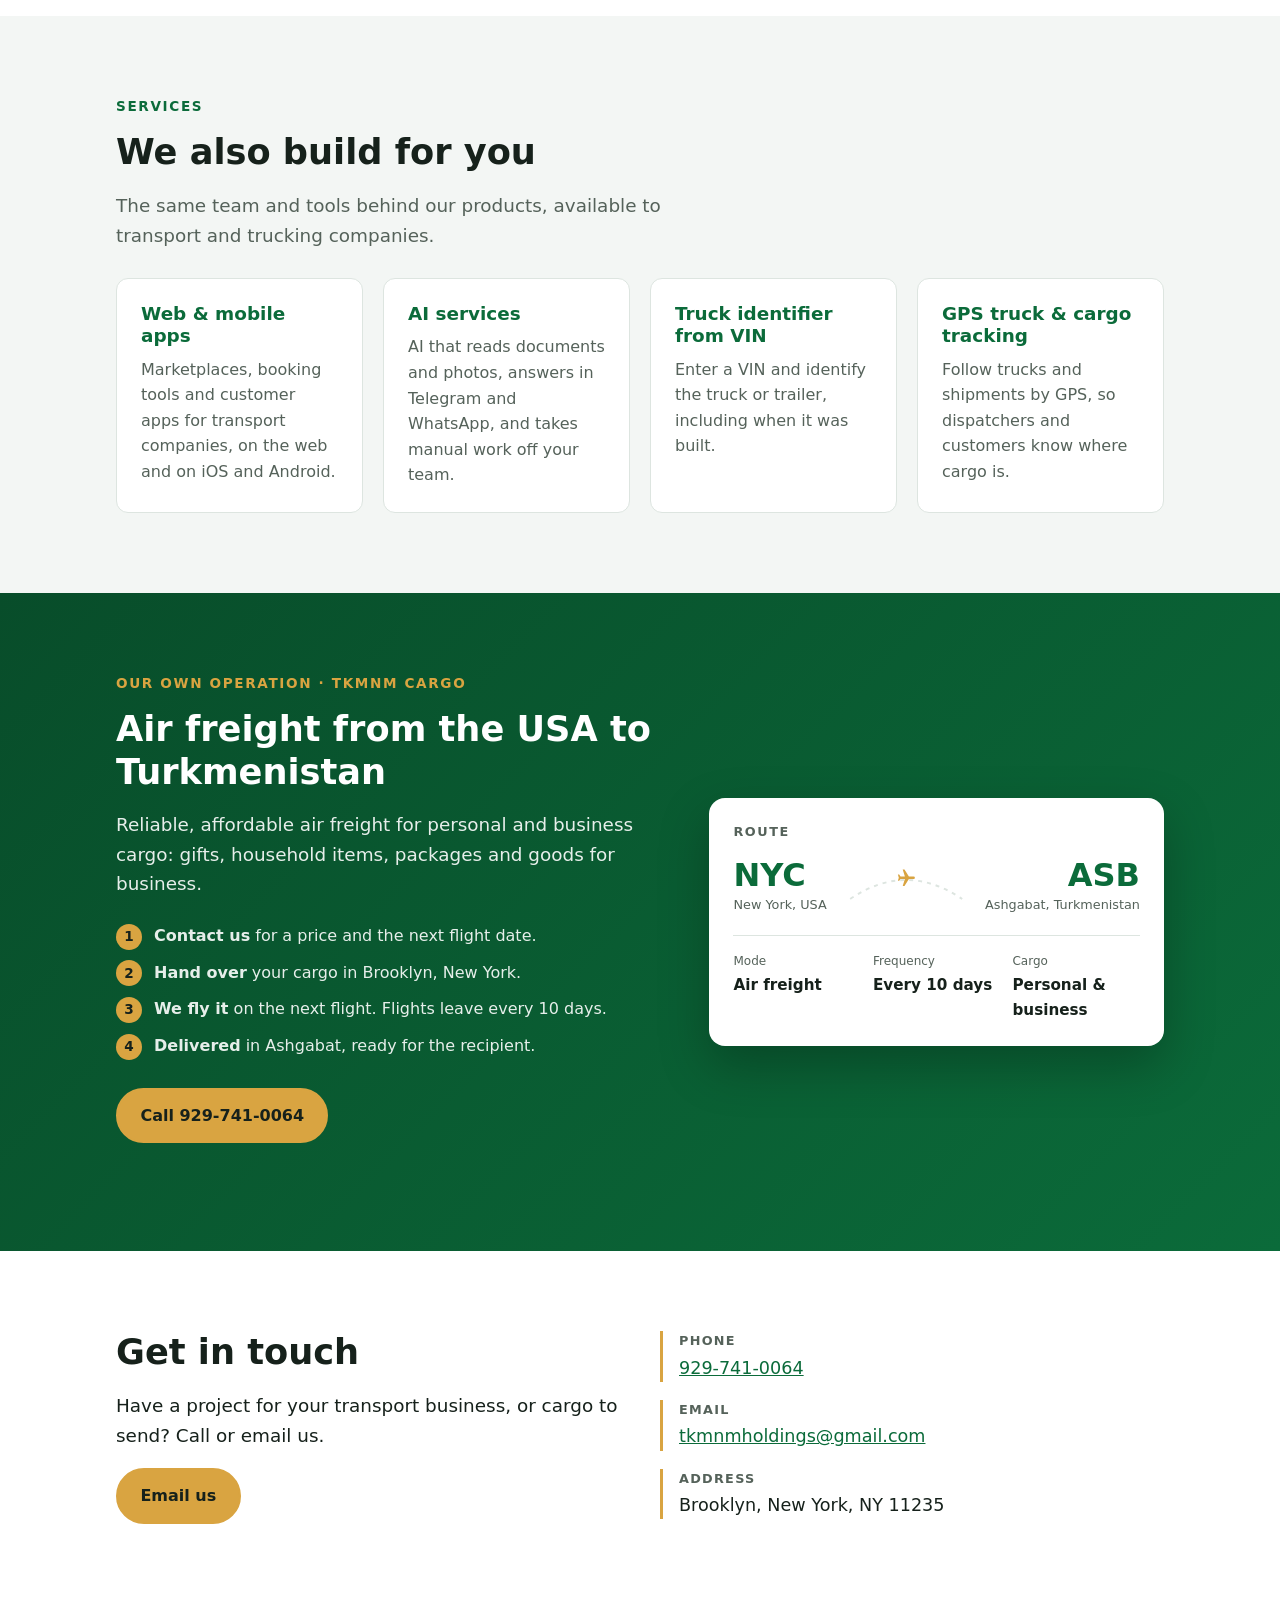
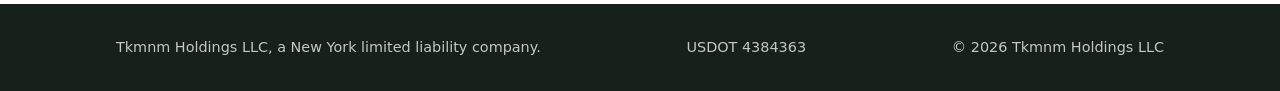
==== commit 704b7895: "Reposition site as transportation digital-products company Add products section (YolTrans, El-Pochta" ====
--- a/index.html
+++ b/index.html
@@ -3,49 +3,152 @@
 <head>
   <meta charset="utf-8">
   <meta name="viewport" content="width=device-width, initial-scale=1">
-  <title>TKMNM Cargo – Air Freight from the USA to Turkmenistan</title>
-  <meta name="description" content="TKMNM Cargo: reliable, affordable air freight from New York to Ashgabat, Turkmenistan. Flights every 10 days for personal and business cargo.">
+  <title>Tkmnm Holdings – Digital Products for Transportation</title>
+  <meta name="description" content="Tkmnm Holdings is a transportation company building digital products for trucking, freight and cargo: YolTrans, El-Pochta, YallaMachines and more. It also runs TKMNM Cargo air freight from New York to Ashgabat.">
   <link rel="icon" href="favicon.svg" type="image/svg+xml">
   <link rel="stylesheet" href="style.css">
 </head>
 <body>
   <header class="site-header">
     <div class="wrap header-inner">
-      <a class="brand" href="#top" aria-label="TKMNM Cargo home">
+      <a class="brand" href="#top" aria-label="Tkmnm Holdings home">
         <img src="favicon.svg" alt="" width="32" height="32">
-        <span>TKMNM Cargo</span>
+        <span>Tkmnm Holdings</span>
       </a>
       <button class="menu-toggle" type="button" aria-expanded="false" aria-controls="site-nav" aria-label="Open menu">
         <span></span><span></span><span></span>
       </button>
       <nav class="nav" id="site-nav" aria-label="Main">
-        <a href="#services">Cargo</a>
-        <a href="#how">How it works</a>
-        <a href="#digital">Digital</a>
+        <a href="#products">Products</a>
+        <a href="#services">Services</a>
+        <a href="#cargo">Cargo</a>
         <a href="#contact">Contact</a>
-        <a class="btn btn-small" href="tel:+19297410064">Call 929-741-0064</a>
+        <a class="btn btn-small" href="mailto:tkmnmholdings@gmail.com">Email us</a>
       </nav>
     </div>
   </header>
 
   <main id="top">
-    <section class="hero">
+    <section class="hero hero-dark">
       <div class="wrap hero-inner">
         <div class="hero-copy">
-        <p class="eyebrow">New York &rarr; Ashgabat (ASB)</p>
-        <h1>Fast &amp; affordable shipping to Turkmenistan</h1>
-        <p class="lead">Reliable air freight from the USA to Turkmenistan. Safe, affordable and professional service for personal or business cargo.</p>
-        <div class="hero-actions">
-          <a class="btn" href="tel:+19297410064">Call 929-741-0064</a>
-          <a class="btn btn-ghost" href="#how">How it works</a>
-        </div>
-        <div class="badge">
-          <svg viewBox="0 0 24 24" width="22" height="22" aria-hidden="true"><path fill="currentColor" d="M21 16v-2l-8-5V3.5a1.5 1.5 0 0 0-3 0V9l-8 5v2l8-2.5V19l-2 1.5V22l3.5-1 3.5 1v-1.5L13 19v-5.5z"/></svg>
-          <span><strong>Flights every 10 days</strong> from New York to Ashgabat</span>
-        </div>
+          <p class="eyebrow">Transportation technology</p>
+          <h1>Digital products for trucking, freight and cargo</h1>
+          <p class="lead">Tkmnm Holdings is a transportation company focused on digital products. We build and run marketplaces, apps and AI tools for the people who move freight, and we run our own cargo line, so we know the work from the inside.</p>
+          <div class="hero-actions">
+            <a class="btn" href="#products">See our products</a>
+            <a class="btn btn-ghost" href="mailto:tkmnmholdings@gmail.com">Email us</a>
+          </div>
+        </div>
+        <ul class="stack-card" aria-label="What we build">
+          <li><span class="dot" style="background:#d4421f"></span><div><strong>Freight marketplaces</strong><small>Load boards and truck boards</small></div></li>
+          <li><span class="dot" style="background:#0288D1"></span><div><strong>Parcel platforms</strong><small>Senders matched with travelers</small></div></li>
+          <li><span class="dot" style="background:#d9a441"></span><div><strong>Truck listing alerts</strong><small>New trucks across European marketplaces</small></div></li>
+          <li><span class="dot" style="background:#3fb36f"></span><div><strong>VIN &amp; GPS tools</strong><small>Identify trucks, track cargo</small></div></li>
+        </ul>
+      </div>
+    </section>
+
+    <section id="products" class="section">
+      <div class="wrap">
+        <p class="eyebrow eyebrow-green">Products</p>
+        <h2>Our products</h2>
+        <div class="work-grid">
+          <article class="work">
+            <div class="work-head">
+              <span class="mark" style="background:#0b0b0a;color:#fbf9f3">Y</span>
+              <div>
+                <h3>YolTrans</h3>
+                <p class="work-sub">Freight marketplace, Europe &harr; Central Asia</p>
+              </div>
+            </div>
+            <p>Shippers, carriers, forwarders and drivers post loads and empty trucks on one board, then connect directly.</p>
+            <ul class="tags"><li>Load board</li><li>Truck board</li><li>Web</li><li>iOS app</li></ul>
+            <a class="work-link" href="https://v2.yoltrans.com/loads" target="_blank" rel="noopener">v2.yoltrans.com &rarr;</a>
+          </article>
+          <article class="work">
+            <div class="work-head">
+              <span class="mark" style="background:#0288D1;color:#fff">E</span>
+              <div>
+                <h3>El-Pochta</h3>
+                <p class="work-sub">Parcel post board for the Turkmen diaspora</p>
+              </div>
+            </div>
+            <p>Travelers offer space in their luggage and senders post parcels to move. Contact by WhatsApp, Telegram, Viber or IMO. In Turkmen and Russian.</p>
+            <ul class="tags"><li>Web app</li><li>Installable</li><li>Push notifications</li></ul>
+            <a class="work-link" href="https://el-pochta.com/app" target="_blank" rel="noopener">el-pochta.com &rarr;</a>
+          </article>
+          <article class="work">
+            <div class="work-head">
+              <span class="mark" style="background:#d9a441;color:#16211b">YM</span>
+              <div>
+                <h3>YallaMachines</h3>
+                <p class="work-sub">Truck &amp; trailer listing alerts</p>
+              </div>
+            </div>
+            <p>Watches 14 European truck and trailer marketplaces and alerts buyers the moment a new listing matches their saved filter.</p>
+            <ul class="tags"><li>Web push</li><li>Telegram</li><li>Email</li><li>iOS</li></ul>
+            <a class="work-link" href="https://yallamachines.com" target="_blank" rel="noopener">yallamachines.com &rarr;</a>
+          </article>
+          <article class="work">
+            <div class="work-head">
+              <span class="mark" style="background:#0b6b3a;color:#fff">VIN</span>
+              <div>
+                <h3>VIN truck identifier</h3>
+                <p class="work-sub">In development</p>
+              </div>
+            </div>
+            <p>Decodes truck and trailer VINs and estimates the build date. AI reads registration documents and photos, and it answers through Telegram and WhatsApp.</p>
+            <ul class="tags"><li>AI</li><li>Telegram</li><li>WhatsApp</li></ul>
+          </article>
+        </div>
+      </div>
+    </section>
+
+    <section id="services" class="section section-alt">
+      <div class="wrap">
+        <p class="eyebrow eyebrow-green">Services</p>
+        <h2>We also build for you</h2>
+        <p class="lead lead-muted">The same team and tools behind our products, available to transport and trucking companies.</p>
+        <div class="cards cards-4">
+          <article class="card">
+            <h3>Web &amp; mobile apps</h3>
+            <p>Marketplaces, booking tools and customer apps for transport companies, on the web and on iOS and Android.</p>
+          </article>
+          <article class="card">
+            <h3>AI services</h3>
+            <p>AI that reads documents and photos, answers in Telegram and WhatsApp, and takes manual work off your team.</p>
+          </article>
+          <article class="card">
+            <h3>Truck identifier from VIN</h3>
+            <p>Enter a VIN and identify the truck or trailer, including when it was built.</p>
+          </article>
+          <article class="card">
+            <h3>GPS truck &amp; cargo tracking</h3>
+            <p>Follow trucks and shipments by GPS, so dispatchers and customers know where cargo is.</p>
+          </article>
+        </div>
+      </div>
+    </section>
+
+    <section id="cargo" class="section hero">
+      <div class="wrap hero-inner">
+        <div class="hero-copy">
+          <p class="eyebrow">Our own operation &middot; TKMNM Cargo</p>
+          <h2>Air freight from the USA to Turkmenistan</h2>
+          <p class="lead">Reliable, affordable air freight for personal and business cargo: gifts, household items, packages and goods for business.</p>
+          <ol class="steps-compact">
+            <li><span><strong>Contact us</strong> for a price and the next flight date.</span></li>
+            <li><span><strong>Hand over</strong> your cargo in Brooklyn, New York.</span></li>
+            <li><span><strong>We fly it</strong> on the next flight. Flights leave every 10 days.</span></li>
+            <li><span><strong>Delivered</strong> in Ashgabat, ready for the recipient.</span></li>
+          </ol>
+          <div class="hero-actions">
+            <a class="btn" href="tel:+19297410064">Call 929-741-0064</a>
+          </div>
         </div>
         <div class="route-card" aria-label="Route: New York to Ashgabat, flights every 10 days">
-          <div class="route-head">Next route</div>
+          <div class="route-head">Route</div>
           <div class="route">
             <div class="stop"><span class="code">NYC</span><span class="city">New York, USA</span></div>
             <svg class="route-line" viewBox="0 0 120 40" aria-hidden="true">
@@ -63,78 +166,12 @@
       </div>
     </section>
 
-    <section id="services" class="section">
-      <div class="wrap">
-        <h2>What we ship</h2>
-        <div class="cards">
-          <article class="card">
-            <h3>Personal cargo</h3>
-            <p>Gifts, clothing, household items and packages for family and friends in Turkmenistan.</p>
-          </article>
-          <article class="card">
-            <h3>Business cargo</h3>
-            <p>Regular air freight for businesses sending goods and supplies from the USA to Turkmenistan.</p>
-          </article>
-          <article class="card">
-            <h3>Air freight</h3>
-            <p>Your cargo travels by air from New York to Ashgabat on a regular schedule, so you always know the next departure.</p>
-          </article>
-        </div>
-      </div>
-    </section>
-
-    <section id="how" class="section section-alt">
-      <div class="wrap">
-        <h2>How it works</h2>
-        <ol class="steps">
-          <li>
-            <h3>Contact us</h3>
-            <p>Call 929-741-0064 or email us with what you want to send. We'll give you a price and the next flight date.</p>
-          </li>
-          <li>
-            <h3>Hand over your cargo</h3>
-            <p>Bring your packages to us in Brooklyn, New York before the flight.</p>
-          </li>
-          <li>
-            <h3>We fly it</h3>
-            <p>Cargo departs New York on our next flight. Flights leave every 10 days.</p>
-          </li>
-          <li>
-            <h3>Delivered in Ashgabat</h3>
-            <p>Your cargo arrives in Ashgabat, Turkmenistan, ready for the recipient.</p>
-          </li>
-        </ol>
-      </div>
-    </section>
-
-    <section id="digital" class="section section-dark">
-      <div class="wrap">
-        <p class="eyebrow">Digital solutions</p>
-        <h2>Software for cargo, logistics and trucking businesses</h2>
-        <p class="lead">We run cargo ourselves, so we know the work. Tkmnm Holdings also builds digital products for cargo logistics and truck-related businesses.</p>
-        <div class="cards">
-          <article class="card card-dark">
-            <h3>Truck identifier from VIN</h3>
-            <p>Enter a VIN and identify the truck: make, model, year and key specs, decoded in seconds.</p>
-          </article>
-          <article class="card card-dark">
-            <h3>GPS truck &amp; cargo tracking</h3>
-            <p>Follow trucks and shipments by GPS, so dispatchers and customers know where cargo is.</p>
-          </article>
-          <article class="card card-dark">
-            <h3>Web &amp; AI services</h3>
-            <p>Websites and AI tools for transport and trucking companies. Email <a href="mailto:tkmnmholdings@gmail.com">tkmnmholdings@gmail.com</a> to talk about your project.</p>
-          </article>
-        </div>
-      </div>
-    </section>
-
     <section id="contact" class="section">
       <div class="wrap contact">
         <div>
           <h2>Get in touch</h2>
-          <p class="lead">Call or email for prices, flight dates and what you can send.</p>
-          <a class="btn" href="tel:+19297410064">Call 929-741-0064</a>
+          <p class="lead">Have a project for your transport business, or cargo to send? Call or email us.</p>
+          <a class="btn" href="mailto:tkmnmholdings@gmail.com">Email us</a>
         </div>
         <dl class="contact-list">
           <div>
@@ -149,10 +186,6 @@
             <dt>Address</dt>
             <dd>Brooklyn, New York, NY 11235</dd>
           </div>
-          <div>
-            <dt>Route</dt>
-            <dd>New York, USA &rarr; Ashgabat, Turkmenistan</dd>
-          </div>
         </dl>
       </div>
     </section>
@@ -160,11 +193,12 @@
 
   <footer class="site-footer">
     <div class="wrap footer-inner">
-      <p>TKMNM Cargo is operated by Tkmnm Holdings LLC, a New York limited liability company.</p>
+      <p>Tkmnm Holdings LLC, a New York limited liability company.</p>
       <p>USDOT 4384363</p>
       <p>&copy; <span id="year">2026</span> Tkmnm Holdings LLC</p>
     </div>
   </footer>
+
   <div class="mobile-bar">
     <a class="btn" href="tel:+19297410064">Call</a>
     <a class="btn btn-outline" href="mailto:tkmnmholdings@gmail.com">Email</a>
--- a/style.css
+++ b/style.css
@@ -63,13 +63,6 @@
 .lead { font-size: 1.15rem; max-width: 52ch; }
 .hero .lead { color: rgba(255,255,255,.9); }
 .hero-actions { display: flex; flex-wrap: wrap; gap: 12px; margin: 28px 0; }
-.badge {
-  display: inline-flex; align-items: center; gap: 10px;
-  background: rgba(255,255,255,.12);
-  border: 1px solid rgba(255,255,255,.25);
-  padding: 10px 16px; border-radius: var(--radius);
-}
-.badge svg { color: var(--gold); flex-shrink: 0; }
 
 /* Sections */
 .section { padding: 80px 0; }
@@ -80,15 +73,14 @@
 .card h3 { color: var(--green); }
 .card p { color: var(--muted); margin: 0; }
 
-.steps { list-style: none; padding: 0; margin: 28px 0 0; display: grid; grid-template-columns: repeat(auto-fit, minmax(220px, 1fr)); gap: 20px; counter-reset: step; }
-.steps li { counter-increment: step; background: #fff; border-radius: var(--radius); padding: 24px; border: 1px solid var(--line); }
-.steps li::before {
+.steps-compact { list-style: none; padding: 0; margin: 24px 0 0; display: grid; gap: 10px; counter-reset: step; }
+.steps-compact li { counter-increment: step; display: flex; gap: 12px; align-items: baseline; color: rgba(255,255,255,.9); }
+.steps-compact li::before {
   content: counter(step);
-  display: grid; place-items: center;
-  width: 36px; height: 36px; margin-bottom: 12px;
-  border-radius: 50%; background: var(--green); color: #fff; font-weight: 700;
+  flex-shrink: 0; display: grid; place-items: center;
+  width: 26px; height: 26px; border-radius: 50%;
+  background: var(--gold); color: var(--ink); font-weight: 700; font-size: .85rem;
 }
-.steps p { color: var(--muted); margin: 0; }
 
 .contact { display: grid; grid-template-columns: 1fr 1fr; gap: 40px; align-items: start; }
 .contact-list { margin: 0; display: grid; gap: 18px; }
@@ -169,14 +161,33 @@
 .route-facts dt { font-size: .75rem; color: var(--muted); }
 .route-facts dd { margin: 2px 0 0; font-weight: 600; font-size: .95rem; }
 
-/* Digital section */
-.section-dark { background: var(--ink); color: #fff; }
-.section-dark .lead { color: rgba(255,255,255,.8); }
-.card-dark { background: rgba(255,255,255,.05); border-color: rgba(255,255,255,.12); }
-.card-dark h3 { color: var(--gold); }
-.card-dark p { color: rgba(255,255,255,.75); }
-.card-dark a { color: var(--gold); white-space: nowrap; }
+
+/* Dark hero + product stack */
+.hero-dark { background: radial-gradient(1200px 500px at 85% 0%, rgba(11,107,58,.45), transparent 60%), var(--ink); }
+.stack-card { list-style: none; margin: 0; padding: 8px; display: grid; gap: 6px;
+  background: rgba(255,255,255,.05); border: 1px solid rgba(255,255,255,.12); border-radius: 16px; }
+.stack-card li { display: flex; align-items: center; gap: 14px; padding: 14px 16px; border-radius: 10px; background: rgba(255,255,255,.04); }
+.stack-card strong { display: block; }
+.stack-card small { color: rgba(255,255,255,.65); font-size: .88rem; }
+.dot { width: 12px; height: 12px; border-radius: 50%; flex-shrink: 0; }
+.eyebrow-green { color: var(--green); }
+.lead-muted { color: var(--muted); }
+.cards-4 { grid-template-columns: repeat(auto-fit, minmax(220px, 1fr)); }
+
+/* Products */
+.work-grid { display: grid; grid-template-columns: repeat(2, 1fr); gap: 20px; margin-top: 28px; }
+.work { display: flex; flex-direction: column; gap: 14px; background: #fff; border: 1px solid var(--line); border-radius: 16px; padding: 24px; }
+.work p { color: var(--muted); margin: 0; }
+.work-head { display: flex; align-items: center; gap: 14px; }
+.work-head h3 { margin: 0; font-size: 1.3rem; }
+.work-head .work-sub { font-size: .9rem; }
+.mark { display: grid; place-items: center; flex-shrink: 0; width: 48px; height: 48px; border-radius: 12px; font-weight: 800; font-size: .95rem; letter-spacing: .02em; }
+.tags { list-style: none; padding: 0; margin: 0; display: flex; flex-wrap: wrap; gap: 6px; }
+.tags li { font-size: .8rem; font-weight: 600; padding: 4px 10px; border-radius: 999px; background: var(--bg-alt); color: var(--muted); }
+.work-link { margin-top: auto; font-weight: 600; text-decoration: none; }
+.work-link:hover { text-decoration: underline; }
 
 @media (max-width: 860px) {
   .hero-inner { grid-template-columns: 1fr; }
+  .work-grid { grid-template-columns: 1fr; }
 }
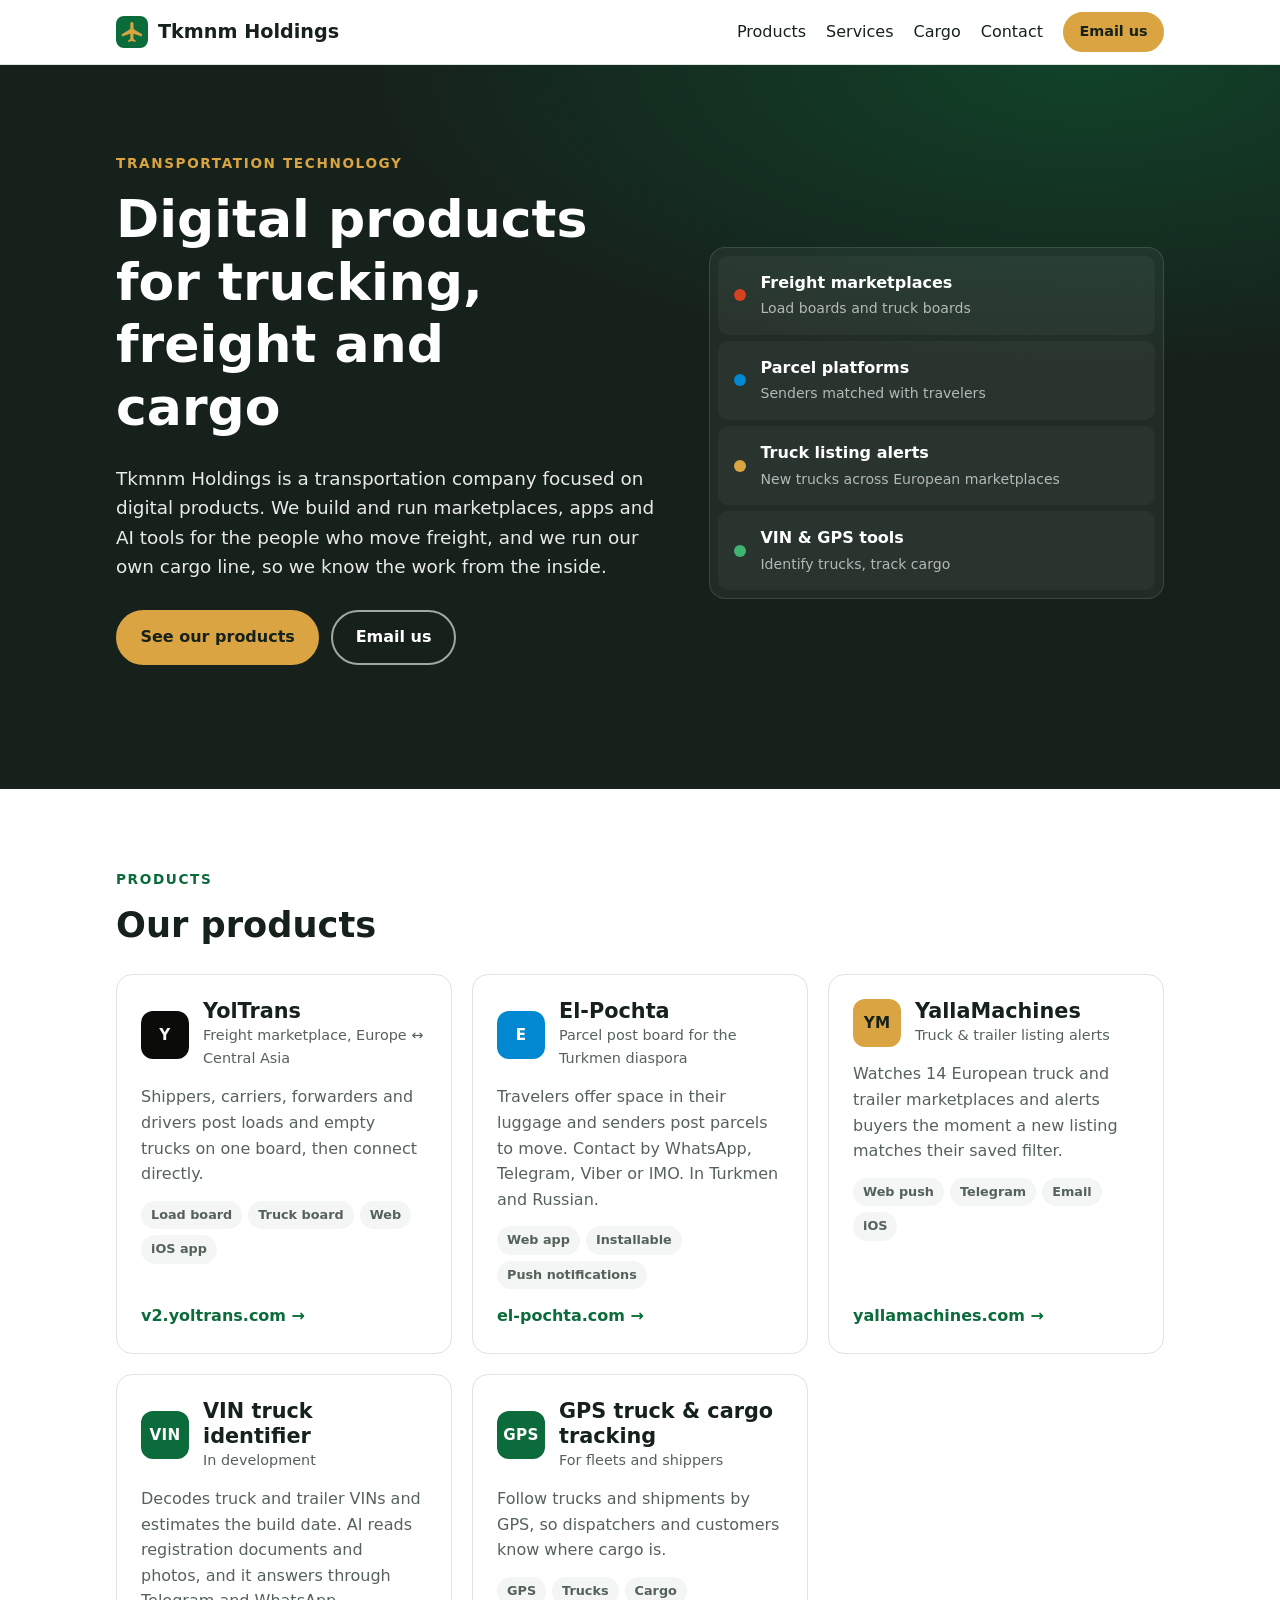
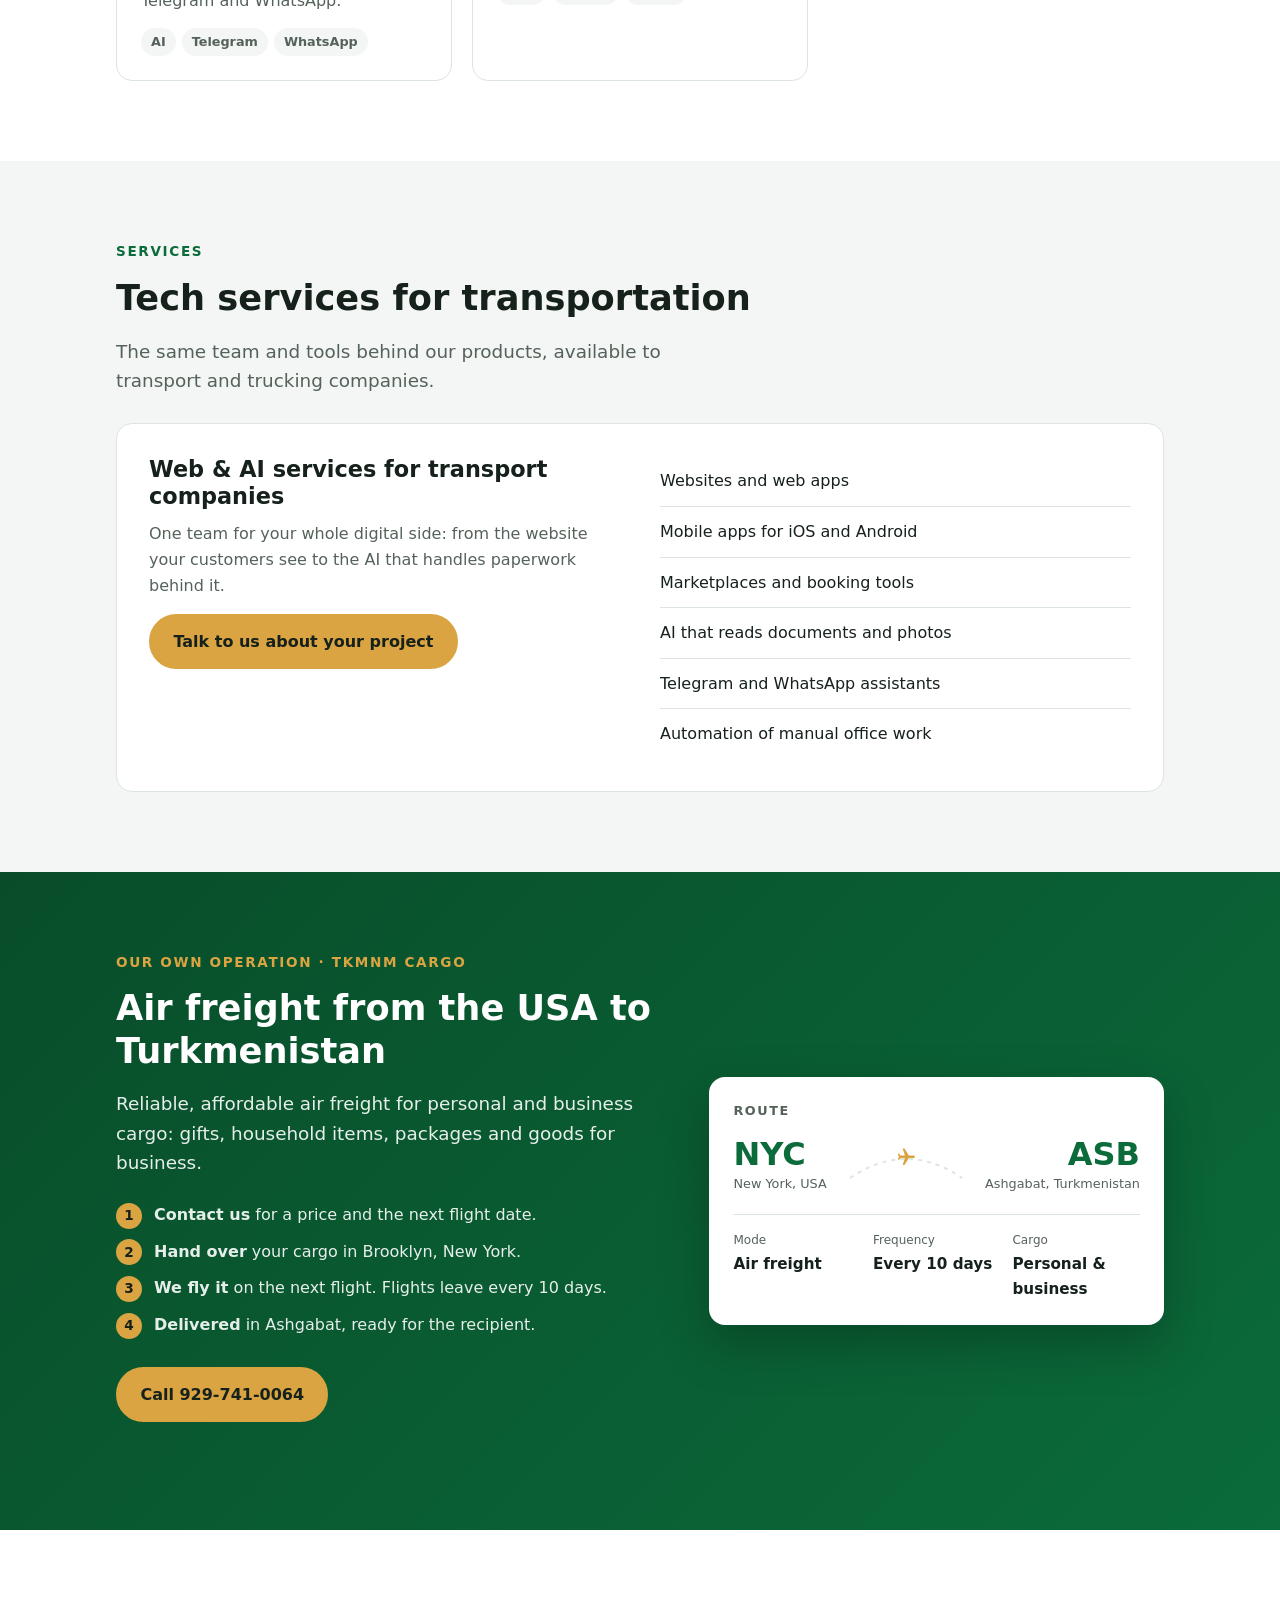
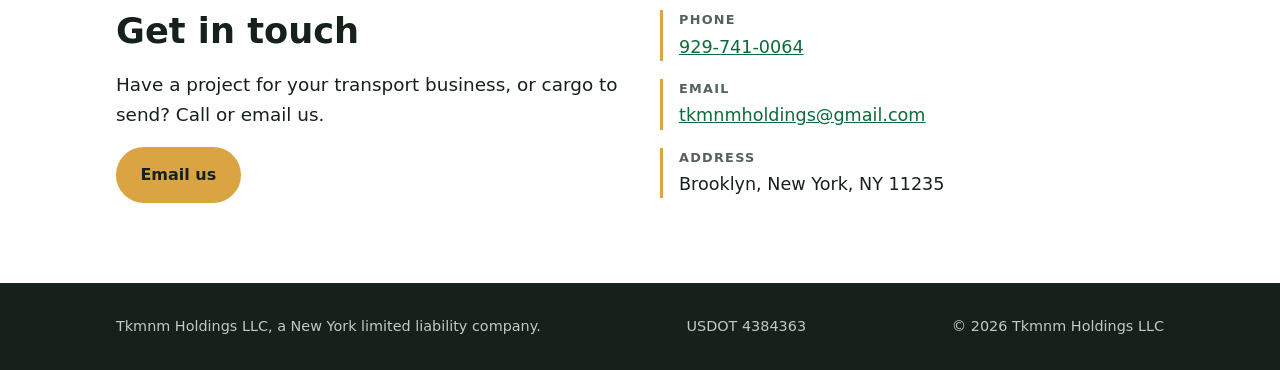
==== commit 046cac42: "Merge web and AI into one services section, add GPS product Also save the color-direction design can" ====
--- a/index.html
+++ b/index.html
@@ -101,6 +101,17 @@
             <p>Decodes truck and trailer VINs and estimates the build date. AI reads registration documents and photos, and it answers through Telegram and WhatsApp.</p>
             <ul class="tags"><li>AI</li><li>Telegram</li><li>WhatsApp</li></ul>
           </article>
+          <article class="work">
+            <div class="work-head">
+              <span class="mark" style="background:#0b6b3a;color:#fff">GPS</span>
+              <div>
+                <h3>GPS truck &amp; cargo tracking</h3>
+                <p class="work-sub">For fleets and shippers</p>
+              </div>
+            </div>
+            <p>Follow trucks and shipments by GPS, so dispatchers and customers know where cargo is.</p>
+            <ul class="tags"><li>GPS</li><li>Trucks</li><li>Cargo</li></ul>
+          </article>
         </div>
       </div>
     </section>
@@ -108,25 +119,22 @@
     <section id="services" class="section section-alt">
       <div class="wrap">
         <p class="eyebrow eyebrow-green">Services</p>
-        <h2>We also build for you</h2>
+        <h2>Tech services for transportation</h2>
         <p class="lead lead-muted">The same team and tools behind our products, available to transport and trucking companies.</p>
-        <div class="cards cards-4">
-          <article class="card">
-            <h3>Web &amp; mobile apps</h3>
-            <p>Marketplaces, booking tools and customer apps for transport companies, on the web and on iOS and Android.</p>
-          </article>
-          <article class="card">
-            <h3>AI services</h3>
-            <p>AI that reads documents and photos, answers in Telegram and WhatsApp, and takes manual work off your team.</p>
-          </article>
-          <article class="card">
-            <h3>Truck identifier from VIN</h3>
-            <p>Enter a VIN and identify the truck or trailer, including when it was built.</p>
-          </article>
-          <article class="card">
-            <h3>GPS truck &amp; cargo tracking</h3>
-            <p>Follow trucks and shipments by GPS, so dispatchers and customers know where cargo is.</p>
-          </article>
+        <div class="service-panel">
+          <div>
+            <h3>Web &amp; AI services for transport companies</h3>
+            <p>One team for your whole digital side: from the website your customers see to the AI that handles paperwork behind it.</p>
+            <a class="btn" href="mailto:tkmnmholdings@gmail.com">Talk to us about your project</a>
+          </div>
+          <ul class="service-list">
+            <li>Websites and web apps</li>
+            <li>Mobile apps for iOS and Android</li>
+            <li>Marketplaces and booking tools</li>
+            <li>AI that reads documents and photos</li>
+            <li>Telegram and WhatsApp assistants</li>
+            <li>Automation of manual office work</li>
+          </ul>
         </div>
       </div>
     </section>
--- a/style.css
+++ b/style.css
@@ -172,10 +172,9 @@
 .dot { width: 12px; height: 12px; border-radius: 50%; flex-shrink: 0; }
 .eyebrow-green { color: var(--green); }
 .lead-muted { color: var(--muted); }
-.cards-4 { grid-template-columns: repeat(auto-fit, minmax(220px, 1fr)); }
 
 /* Products */
-.work-grid { display: grid; grid-template-columns: repeat(2, 1fr); gap: 20px; margin-top: 28px; }
+.work-grid { display: grid; grid-template-columns: repeat(3, 1fr); gap: 20px; margin-top: 28px; }
 .work { display: flex; flex-direction: column; gap: 14px; background: #fff; border: 1px solid var(--line); border-radius: 16px; padding: 24px; }
 .work p { color: var(--muted); margin: 0; }
 .work-head { display: flex; align-items: center; gap: 14px; }
@@ -187,7 +186,19 @@
 .work-link { margin-top: auto; font-weight: 600; text-decoration: none; }
 .work-link:hover { text-decoration: underline; }
 
+.service-panel { display: grid; grid-template-columns: 1fr 1fr; gap: 40px; margin-top: 28px; background: #fff; border: 1px solid var(--line); border-radius: 16px; padding: 32px; }
+.service-panel h3 { font-size: 1.4rem; }
+.service-panel p { color: var(--muted); }
+.service-list { list-style: none; margin: 0; padding: 0; display: grid; gap: 0; }
+.service-list li { padding: 12px 0; border-bottom: 1px solid var(--line); font-weight: 500; }
+.service-list li:last-child { border-bottom: 0; }
+
+@media (max-width: 1000px) {
+  .work-grid { grid-template-columns: repeat(2, 1fr); }
+}
+
 @media (max-width: 860px) {
   .hero-inner { grid-template-columns: 1fr; }
+  .service-panel { grid-template-columns: 1fr; gap: 20px; padding: 24px; }
   .work-grid { grid-template-columns: 1fr; }
 }
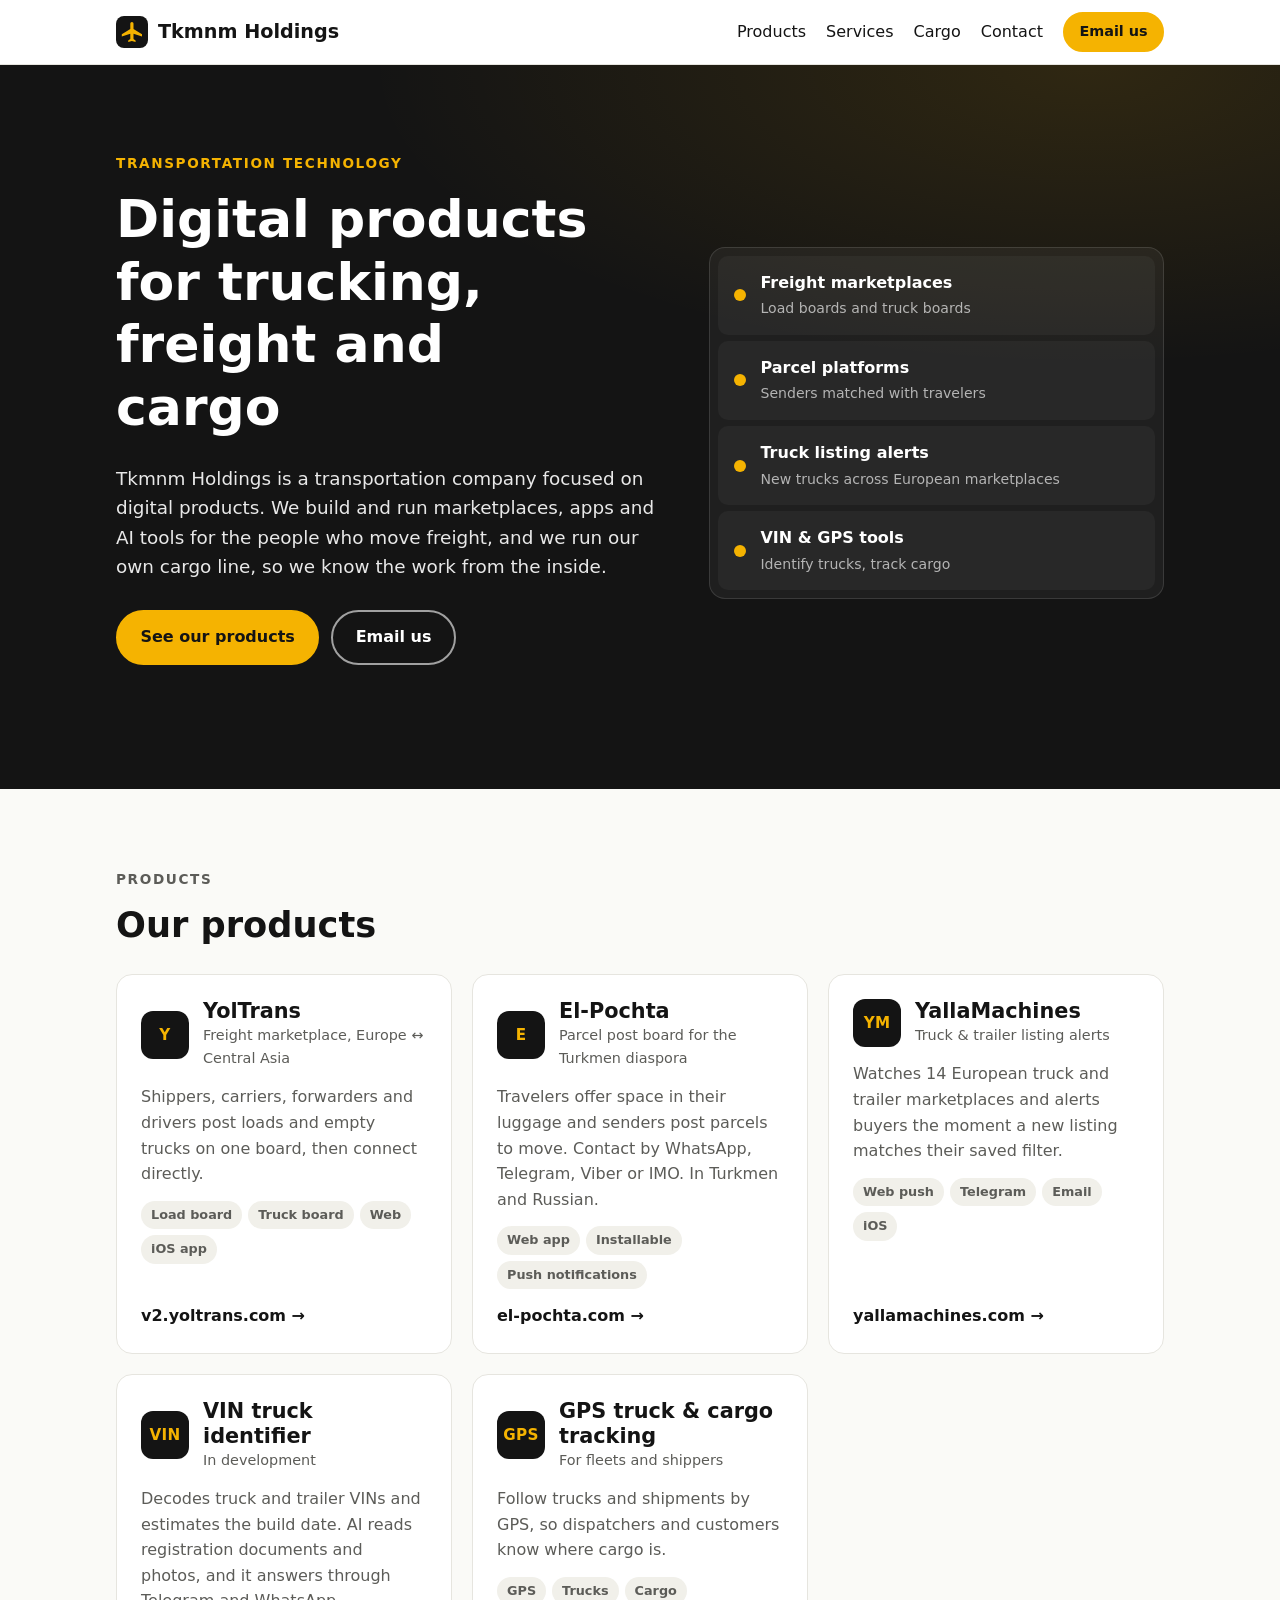
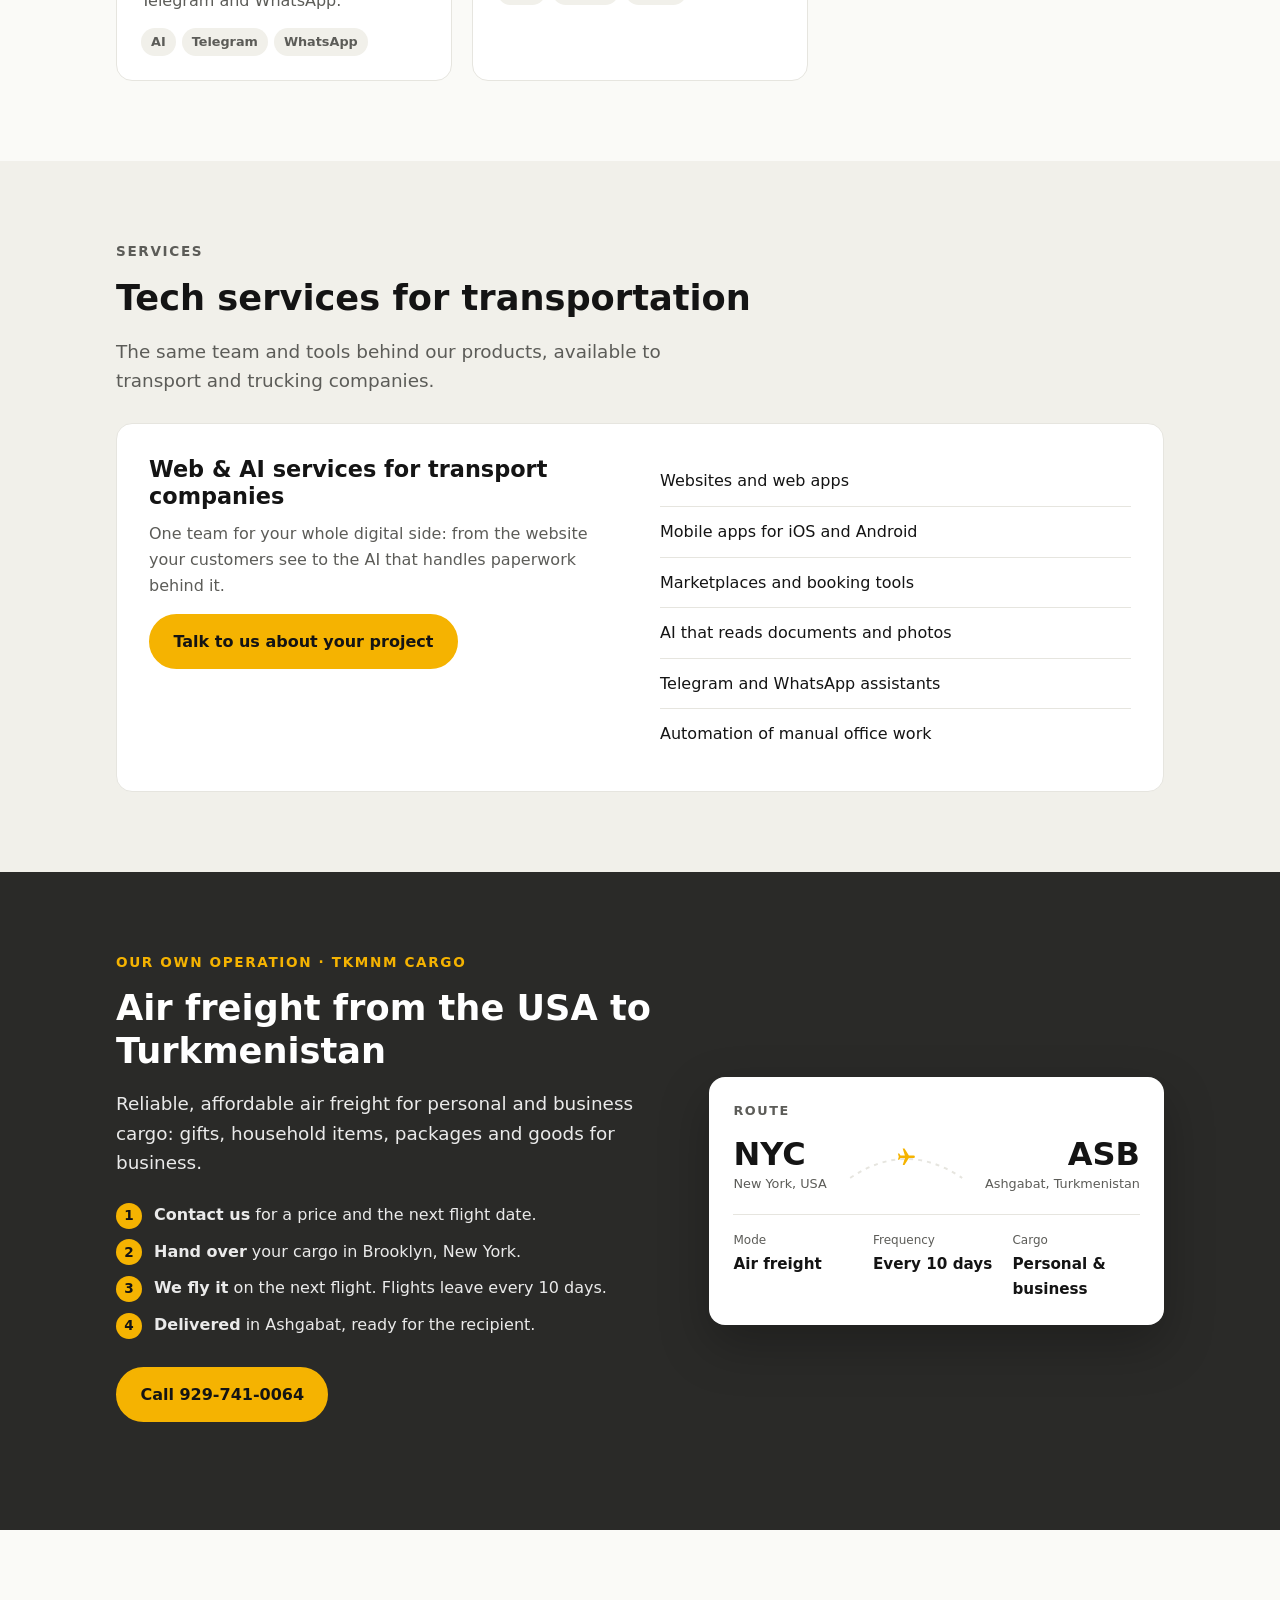
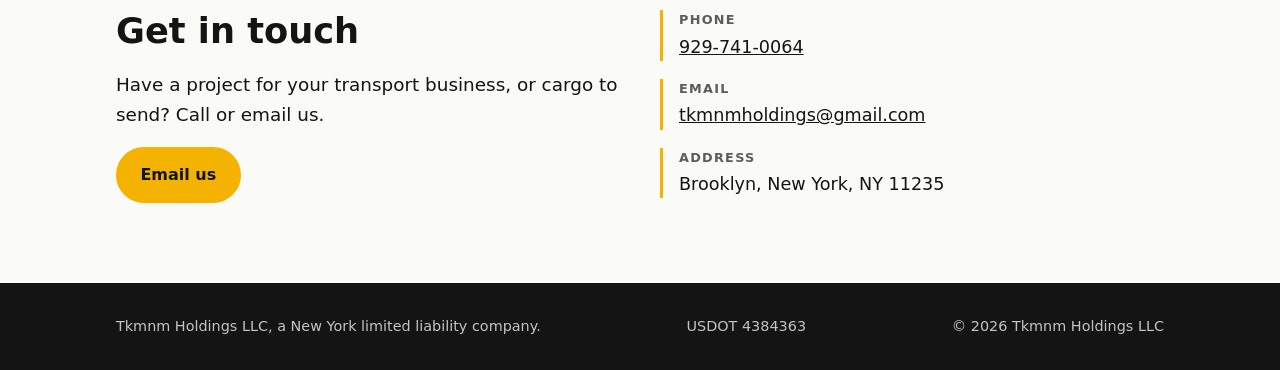
==== commit 4bbc8653: "Apply Asphalt & Amber color direction Co-Authored-By: Claude Opus 5.5 <noreply@anthropic.com> Claude" ====
--- a/index.html
+++ b/index.html
@@ -41,22 +41,22 @@
           </div>
         </div>
         <ul class="stack-card" aria-label="What we build">
-          <li><span class="dot" style="background:#d4421f"></span><div><strong>Freight marketplaces</strong><small>Load boards and truck boards</small></div></li>
-          <li><span class="dot" style="background:#0288D1"></span><div><strong>Parcel platforms</strong><small>Senders matched with travelers</small></div></li>
-          <li><span class="dot" style="background:#d9a441"></span><div><strong>Truck listing alerts</strong><small>New trucks across European marketplaces</small></div></li>
-          <li><span class="dot" style="background:#3fb36f"></span><div><strong>VIN &amp; GPS tools</strong><small>Identify trucks, track cargo</small></div></li>
+          <li><span class="dot"></span><div><strong>Freight marketplaces</strong><small>Load boards and truck boards</small></div></li>
+          <li><span class="dot"></span><div><strong>Parcel platforms</strong><small>Senders matched with travelers</small></div></li>
+          <li><span class="dot"></span><div><strong>Truck listing alerts</strong><small>New trucks across European marketplaces</small></div></li>
+          <li><span class="dot"></span><div><strong>VIN &amp; GPS tools</strong><small>Identify trucks, track cargo</small></div></li>
         </ul>
       </div>
     </section>
 
     <section id="products" class="section">
       <div class="wrap">
-        <p class="eyebrow eyebrow-green">Products</p>
+        <p class="eyebrow eyebrow-dark">Products</p>
         <h2>Our products</h2>
         <div class="work-grid">
           <article class="work">
             <div class="work-head">
-              <span class="mark" style="background:#0b0b0a;color:#fbf9f3">Y</span>
+              <span class="mark">Y</span>
               <div>
                 <h3>YolTrans</h3>
                 <p class="work-sub">Freight marketplace, Europe &harr; Central Asia</p>
@@ -68,7 +68,7 @@
           </article>
           <article class="work">
             <div class="work-head">
-              <span class="mark" style="background:#0288D1;color:#fff">E</span>
+              <span class="mark">E</span>
               <div>
                 <h3>El-Pochta</h3>
                 <p class="work-sub">Parcel post board for the Turkmen diaspora</p>
@@ -80,7 +80,7 @@
           </article>
           <article class="work">
             <div class="work-head">
-              <span class="mark" style="background:#d9a441;color:#16211b">YM</span>
+              <span class="mark">YM</span>
               <div>
                 <h3>YallaMachines</h3>
                 <p class="work-sub">Truck &amp; trailer listing alerts</p>
@@ -92,7 +92,7 @@
           </article>
           <article class="work">
             <div class="work-head">
-              <span class="mark" style="background:#0b6b3a;color:#fff">VIN</span>
+              <span class="mark">VIN</span>
               <div>
                 <h3>VIN truck identifier</h3>
                 <p class="work-sub">In development</p>
@@ -103,7 +103,7 @@
           </article>
           <article class="work">
             <div class="work-head">
-              <span class="mark" style="background:#0b6b3a;color:#fff">GPS</span>
+              <span class="mark">GPS</span>
               <div>
                 <h3>GPS truck &amp; cargo tracking</h3>
                 <p class="work-sub">For fleets and shippers</p>
@@ -118,7 +118,7 @@
 
     <section id="services" class="section section-alt">
       <div class="wrap">
-        <p class="eyebrow eyebrow-green">Services</p>
+        <p class="eyebrow eyebrow-dark">Services</p>
         <h2>Tech services for transportation</h2>
         <p class="lead lead-muted">The same team and tools behind our products, available to transport and trucking companies.</p>
         <div class="service-panel">
@@ -161,7 +161,7 @@
             <div class="stop"><span class="code">NYC</span><span class="city">New York, USA</span></div>
             <svg class="route-line" viewBox="0 0 120 40" aria-hidden="true">
               <path d="M4 32 Q60 -6 116 32" fill="none" stroke="currentColor" stroke-width="2" stroke-dasharray="4 5"/>
-              <path transform="translate(50 0) rotate(90 10 10)" fill="#d9a441" d="M19 13.5v-1.8l-7-4.4V2.6a1.3 1.3 0 0 0-2.6 0v4.7l-7 4.4v1.8l7-2.2v4.4l-1.8 1.3v1.3l3.1-.9 3.1.9v-1.3l-1.8-1.3v-4.4z"/>
+              <path transform="translate(50 0) rotate(90 10 10)" fill="#f5b301" d="M19 13.5v-1.8l-7-4.4V2.6a1.3 1.3 0 0 0-2.6 0v4.7l-7 4.4v1.8l7-2.2v4.4l-1.8 1.3v1.3l3.1-.9 3.1.9v-1.3l-1.8-1.3v-4.4z"/>
             </svg>
             <div class="stop"><span class="code">ASB</span><span class="city">Ashgabat, Turkmenistan</span></div>
           </div>
--- a/style.css
+++ b/style.css
@@ -1,12 +1,12 @@
 :root {
-  --green: #0b6b3a;
-  --green-dark: #084d2a;
-  --gold: #d9a441;
-  --ink: #16211b;
-  --muted: #55625a;
-  --bg: #ffffff;
-  --bg-alt: #f3f6f4;
-  --line: #dde5e0;
+  --ink: #141414;
+  --graphite: #2a2a28;
+  --accent: #f5b301;
+  --accent-hover: #ffc533;
+  --muted: #5c5c58;
+  --bg: #fafaf7;
+  --bg-alt: #f1f0ea;
+  --line: #e6e5df;
   --radius: 12px;
   font-family: system-ui, -apple-system, "Segoe UI", Roboto, "Helvetica Neue", Arial, sans-serif;
   color: var(--ink);
@@ -20,21 +20,22 @@
 h2 { font-size: clamp(1.6rem, 3.5vw, 2.2rem); }
 h3 { font-size: 1.15rem; }
 p { margin: 0 0 1em; }
-a { color: var(--green); }
+a { color: var(--ink); }
+a:hover { color: var(--muted); }
 
 .wrap { max-width: 1080px; margin: 0 auto; padding: 0 16px; }
 
 .btn {
   display: inline-block;
-  background: var(--gold);
+  background: var(--accent);
   color: var(--ink);
   font-weight: 600;
   text-decoration: none;
   padding: .8em 1.4em;
   border-radius: 999px;
-  border: 2px solid var(--gold);
-}
-.btn:hover { background: #e7b65a; }
+  border: 2px solid var(--accent);
+}
+.btn:hover { background: var(--accent-hover); border-color: var(--accent-hover); color: var(--ink); }
 .btn-ghost { background: transparent; color: #fff; border-color: rgba(255,255,255,.6); }
 .btn-ghost:hover { background: rgba(255,255,255,.1); }
 .btn-small { padding: .45em 1em; font-size: .9rem; }
@@ -50,15 +51,15 @@
 .brand { display: flex; align-items: center; gap: 10px; font-weight: 700; font-size: 1.2rem; color: var(--ink); text-decoration: none; }
 .nav { display: flex; align-items: center; gap: 20px; }
 .nav a:not(.btn) { color: var(--ink); text-decoration: none; font-weight: 500; }
-.nav a:not(.btn):hover { color: var(--green); }
+.nav a:not(.btn):hover { color: var(--muted); }
 
 /* Hero */
 .hero {
-  background: linear-gradient(135deg, var(--green-dark), var(--green));
+  background: var(--graphite);
   color: #fff;
   padding: 88px 0 96px;
 }
-.eyebrow { text-transform: uppercase; letter-spacing: .12em; font-size: .85rem; font-weight: 600; color: var(--gold); }
+.eyebrow { text-transform: uppercase; letter-spacing: .12em; font-size: .85rem; font-weight: 600; color: var(--accent); }
 .hero h1 { max-width: 14ch; }
 .lead { font-size: 1.15rem; max-width: 52ch; }
 .hero .lead { color: rgba(255,255,255,.9); }
@@ -70,7 +71,7 @@
 
 .cards { display: grid; grid-template-columns: repeat(auto-fit, minmax(240px, 1fr)); gap: 20px; margin-top: 28px; }
 .card { border: 1px solid var(--line); border-radius: var(--radius); padding: 24px; background: #fff; }
-.card h3 { color: var(--green); }
+.card h3 { color: var(--ink); }
 .card p { color: var(--muted); margin: 0; }
 
 .steps-compact { list-style: none; padding: 0; margin: 24px 0 0; display: grid; gap: 10px; counter-reset: step; }
@@ -79,12 +80,12 @@
   content: counter(step);
   flex-shrink: 0; display: grid; place-items: center;
   width: 26px; height: 26px; border-radius: 50%;
-  background: var(--gold); color: var(--ink); font-weight: 700; font-size: .85rem;
+  background: var(--accent); color: var(--ink); font-weight: 700; font-size: .85rem;
 }
 
 .contact { display: grid; grid-template-columns: 1fr 1fr; gap: 40px; align-items: start; }
 .contact-list { margin: 0; display: grid; gap: 18px; }
-.contact-list div { border-left: 3px solid var(--gold); padding-left: 16px; }
+.contact-list div { border-left: 3px solid var(--accent); padding-left: 16px; }
 .contact-list dt { font-size: .8rem; text-transform: uppercase; letter-spacing: .1em; color: var(--muted); font-weight: 600; }
 .contact-list dd { margin: 2px 0 0; font-size: 1.1rem; }
 
@@ -131,7 +132,7 @@
     box-shadow: 0 -6px 18px rgba(0,0,0,.08);
   }
   .mobile-bar .btn { text-align: center; padding: .75em 1em; }
-  .btn-outline { background: #fff; color: var(--green); border-color: var(--green); }
+  .btn-outline { background: #fff; color: var(--ink); border-color: var(--ink); }
   body { padding-bottom: 72px; }
 
   .hero-actions { flex-direction: column; }
@@ -154,7 +155,7 @@
 .route { display: grid; grid-template-columns: auto minmax(64px, 1fr) auto; align-items: center; gap: 12px; margin: 16px 0 20px; }
 .stop { display: flex; flex-direction: column; }
 .stop:last-child { text-align: right; }
-.code { font-size: 2rem; font-weight: 800; color: var(--green); line-height: 1; }
+.code { font-size: 2rem; font-weight: 800; color: var(--ink); line-height: 1; }
 .city { font-size: .8rem; color: var(--muted); margin-top: 4px; }
 .route-line { width: 100%; height: 40px; color: var(--line); }
 .route-facts { display: grid; grid-template-columns: repeat(3, 1fr); gap: 12px; margin: 0; border-top: 1px solid var(--line); padding-top: 16px; }
@@ -163,14 +164,14 @@
 
 
 /* Dark hero + product stack */
-.hero-dark { background: radial-gradient(1200px 500px at 85% 0%, rgba(11,107,58,.45), transparent 60%), var(--ink); }
+.hero-dark { background: radial-gradient(1200px 500px at 85% 0%, rgba(245,179,1,.12), transparent 60%), var(--ink); }
 .stack-card { list-style: none; margin: 0; padding: 8px; display: grid; gap: 6px;
   background: rgba(255,255,255,.05); border: 1px solid rgba(255,255,255,.12); border-radius: 16px; }
 .stack-card li { display: flex; align-items: center; gap: 14px; padding: 14px 16px; border-radius: 10px; background: rgba(255,255,255,.04); }
 .stack-card strong { display: block; }
 .stack-card small { color: rgba(255,255,255,.65); font-size: .88rem; }
-.dot { width: 12px; height: 12px; border-radius: 50%; flex-shrink: 0; }
-.eyebrow-green { color: var(--green); }
+.dot { width: 12px; height: 12px; border-radius: 50%; flex-shrink: 0; background: var(--accent); }
+.eyebrow-dark { color: var(--muted); }
 .lead-muted { color: var(--muted); }
 
 /* Products */
@@ -180,7 +181,7 @@
 .work-head { display: flex; align-items: center; gap: 14px; }
 .work-head h3 { margin: 0; font-size: 1.3rem; }
 .work-head .work-sub { font-size: .9rem; }
-.mark { display: grid; place-items: center; flex-shrink: 0; width: 48px; height: 48px; border-radius: 12px; font-weight: 800; font-size: .95rem; letter-spacing: .02em; }
+.mark { background: var(--ink); color: var(--accent); display: grid; place-items: center; flex-shrink: 0; width: 48px; height: 48px; border-radius: 12px; font-weight: 800; font-size: .95rem; letter-spacing: .02em; }
 .tags { list-style: none; padding: 0; margin: 0; display: flex; flex-wrap: wrap; gap: 6px; }
 .tags li { font-size: .8rem; font-weight: 600; padding: 4px 10px; border-radius: 999px; background: var(--bg-alt); color: var(--muted); }
 .work-link { margin-top: auto; font-weight: 600; text-decoration: none; }
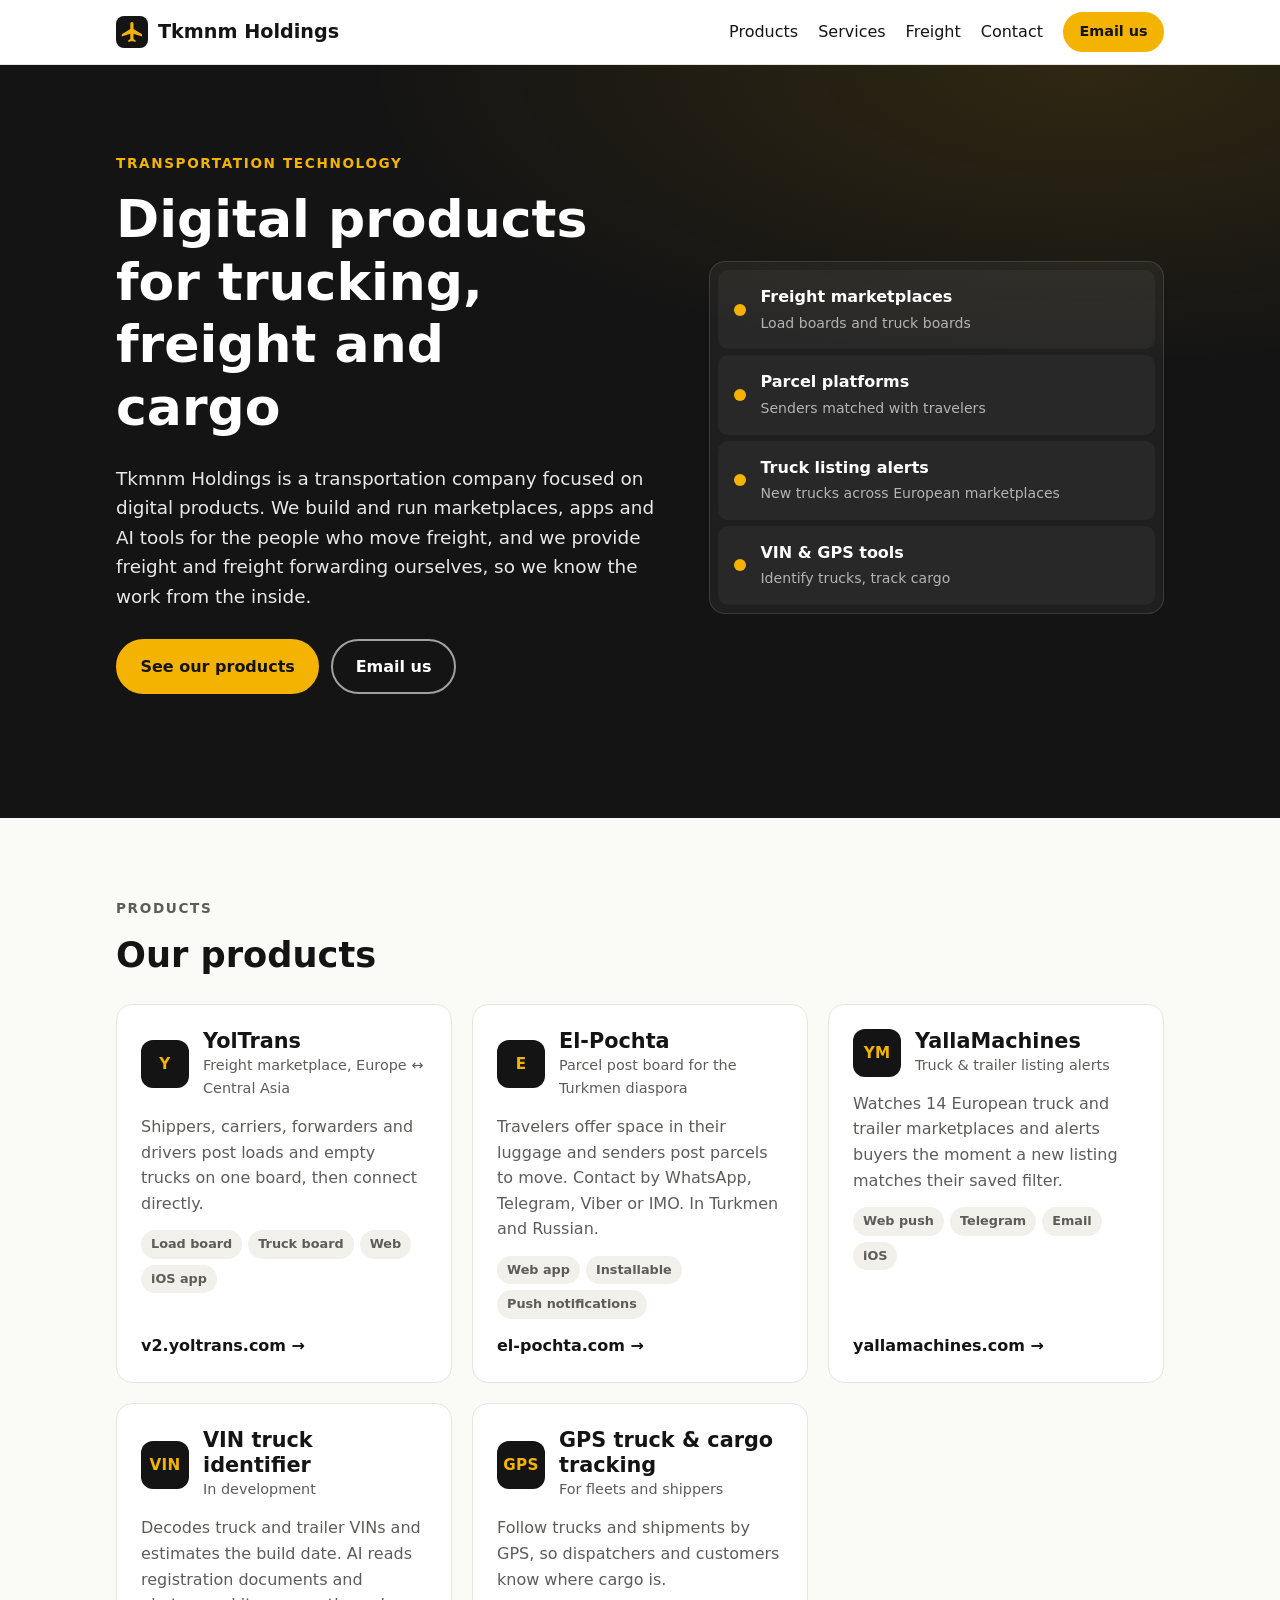
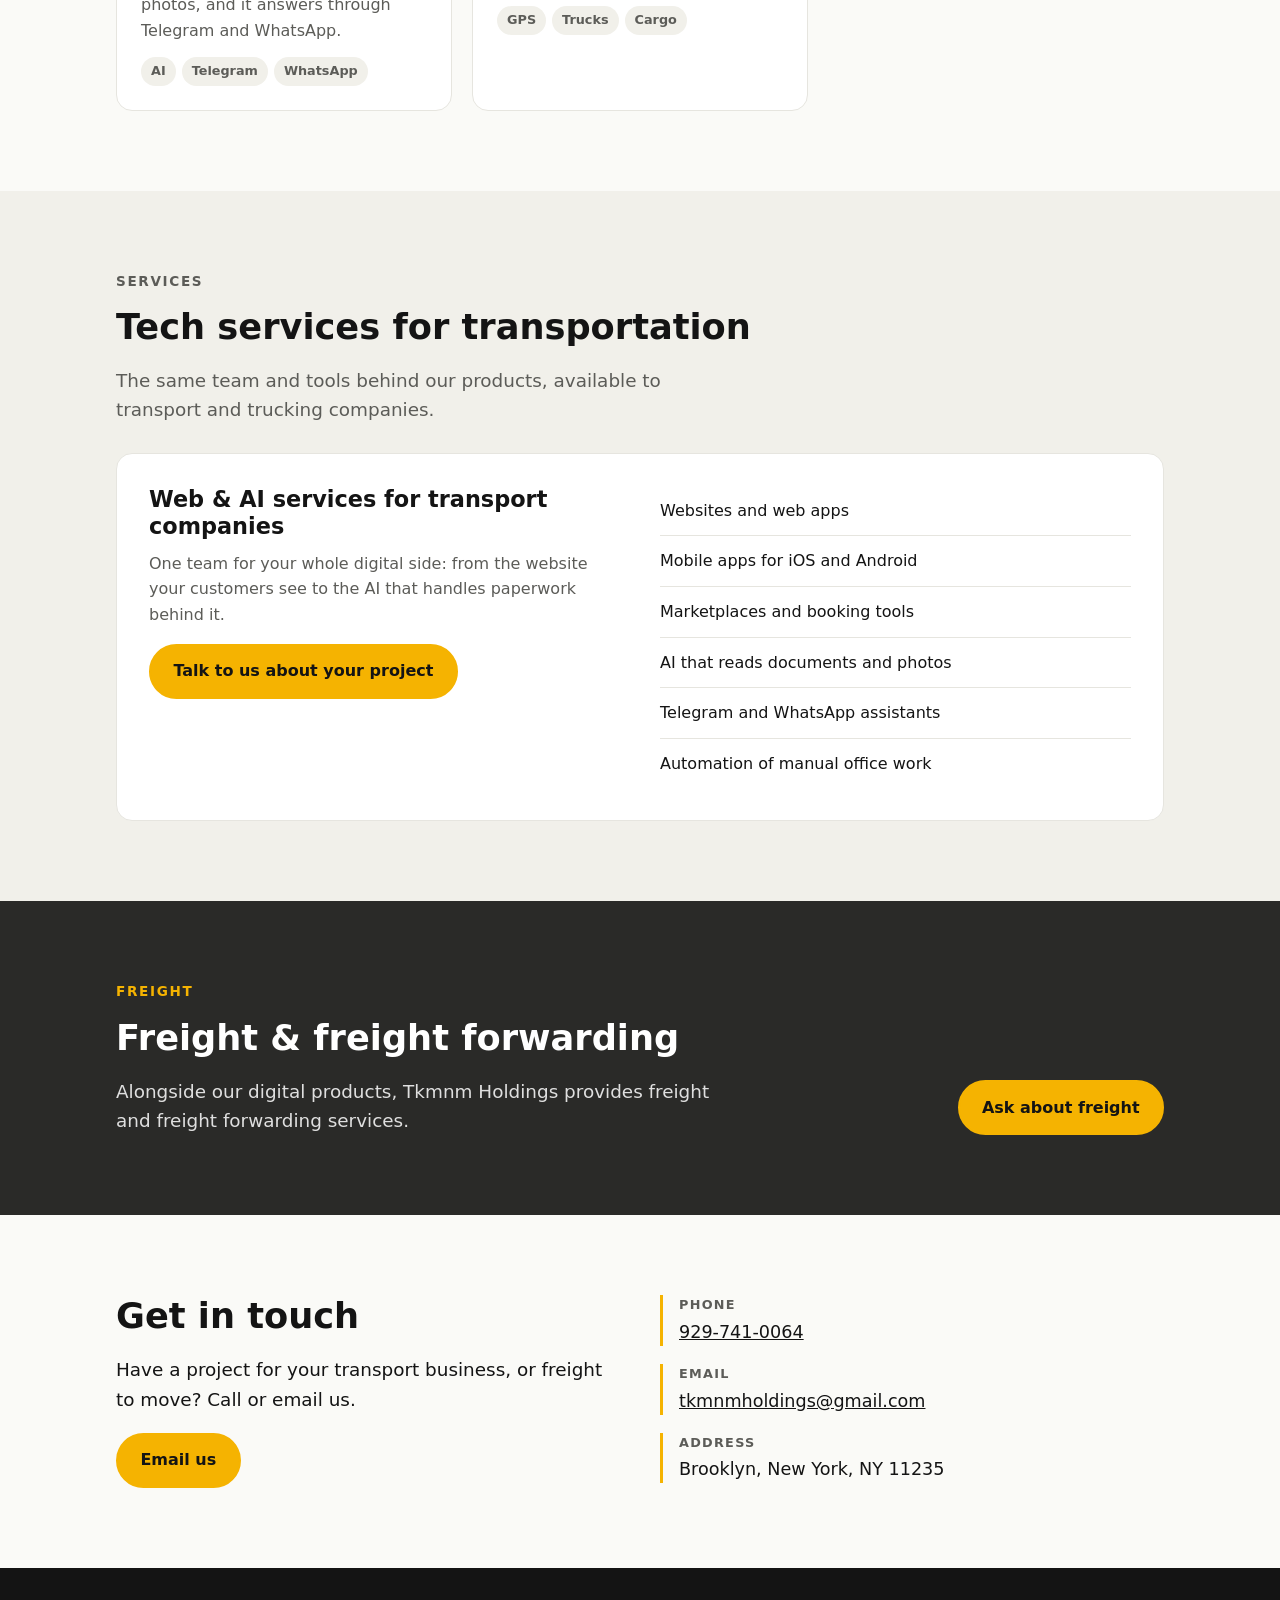
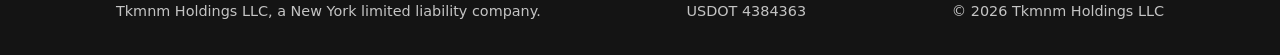
==== commit c89ef522: "Replace TKMNM Cargo air freight with general freight section Remove Turkmenistan air freight route, " ====
--- a/index.html
+++ b/index.html
@@ -4,7 +4,7 @@
   <meta charset="utf-8">
   <meta name="viewport" content="width=device-width, initial-scale=1">
   <title>Tkmnm Holdings – Digital Products for Transportation</title>
-  <meta name="description" content="Tkmnm Holdings is a transportation company building digital products for trucking, freight and cargo: YolTrans, El-Pochta, YallaMachines and more. It also runs TKMNM Cargo air freight from New York to Ashgabat.">
+  <meta name="description" content="Tkmnm Holdings is a transportation company building digital products for trucking, freight and cargo: YolTrans, El-Pochta, YallaMachines and more. It also provides freight and freight forwarding services.">
   <link rel="icon" href="favicon.svg" type="image/svg+xml">
   <link rel="stylesheet" href="style.css">
 </head>
@@ -21,7 +21,7 @@
       <nav class="nav" id="site-nav" aria-label="Main">
         <a href="#products">Products</a>
         <a href="#services">Services</a>
-        <a href="#cargo">Cargo</a>
+        <a href="#freight">Freight</a>
         <a href="#contact">Contact</a>
         <a class="btn btn-small" href="mailto:tkmnmholdings@gmail.com">Email us</a>
       </nav>
@@ -34,7 +34,7 @@
         <div class="hero-copy">
           <p class="eyebrow">Transportation technology</p>
           <h1>Digital products for trucking, freight and cargo</h1>
-          <p class="lead">Tkmnm Holdings is a transportation company focused on digital products. We build and run marketplaces, apps and AI tools for the people who move freight, and we run our own cargo line, so we know the work from the inside.</p>
+          <p class="lead">Tkmnm Holdings is a transportation company focused on digital products. We build and run marketplaces, apps and AI tools for the people who move freight, and we provide freight and freight forwarding ourselves, so we know the work from the inside.</p>
           <div class="hero-actions">
             <a class="btn" href="#products">See our products</a>
             <a class="btn btn-ghost" href="mailto:tkmnmholdings@gmail.com">Email us</a>
@@ -139,38 +139,14 @@
       </div>
     </section>
 
-    <section id="cargo" class="section hero">
-      <div class="wrap hero-inner">
-        <div class="hero-copy">
-          <p class="eyebrow">Our own operation &middot; TKMNM Cargo</p>
-          <h2>Air freight from the USA to Turkmenistan</h2>
-          <p class="lead">Reliable, affordable air freight for personal and business cargo: gifts, household items, packages and goods for business.</p>
-          <ol class="steps-compact">
-            <li><span><strong>Contact us</strong> for a price and the next flight date.</span></li>
-            <li><span><strong>Hand over</strong> your cargo in Brooklyn, New York.</span></li>
-            <li><span><strong>We fly it</strong> on the next flight. Flights leave every 10 days.</span></li>
-            <li><span><strong>Delivered</strong> in Ashgabat, ready for the recipient.</span></li>
-          </ol>
-          <div class="hero-actions">
-            <a class="btn" href="tel:+19297410064">Call 929-741-0064</a>
-          </div>
-        </div>
-        <div class="route-card" aria-label="Route: New York to Ashgabat, flights every 10 days">
-          <div class="route-head">Route</div>
-          <div class="route">
-            <div class="stop"><span class="code">NYC</span><span class="city">New York, USA</span></div>
-            <svg class="route-line" viewBox="0 0 120 40" aria-hidden="true">
-              <path d="M4 32 Q60 -6 116 32" fill="none" stroke="currentColor" stroke-width="2" stroke-dasharray="4 5"/>
-              <path transform="translate(50 0) rotate(90 10 10)" fill="#f5b301" d="M19 13.5v-1.8l-7-4.4V2.6a1.3 1.3 0 0 0-2.6 0v4.7l-7 4.4v1.8l7-2.2v4.4l-1.8 1.3v1.3l3.1-.9 3.1.9v-1.3l-1.8-1.3v-4.4z"/>
-            </svg>
-            <div class="stop"><span class="code">ASB</span><span class="city">Ashgabat, Turkmenistan</span></div>
-          </div>
-          <dl class="route-facts">
-            <div><dt>Mode</dt><dd>Air freight</dd></div>
-            <div><dt>Frequency</dt><dd>Every 10 days</dd></div>
-            <div><dt>Cargo</dt><dd>Personal &amp; business</dd></div>
-          </dl>
-        </div>
+    <section id="freight" class="section section-freight">
+      <div class="wrap freight">
+        <div>
+          <p class="eyebrow">Freight</p>
+          <h2>Freight &amp; freight forwarding</h2>
+          <p class="lead">Alongside our digital products, Tkmnm Holdings provides freight and freight forwarding services.</p>
+        </div>
+        <a class="btn" href="mailto:tkmnmholdings@gmail.com">Ask about freight</a>
       </div>
     </section>
 
@@ -178,7 +154,7 @@
       <div class="wrap contact">
         <div>
           <h2>Get in touch</h2>
-          <p class="lead">Have a project for your transport business, or cargo to send? Call or email us.</p>
+          <p class="lead">Have a project for your transport business, or freight to move? Call or email us.</p>
           <a class="btn" href="mailto:tkmnmholdings@gmail.com">Email us</a>
         </div>
         <dl class="contact-list">
--- a/style.css
+++ b/style.css
@@ -74,14 +74,6 @@
 .card h3 { color: var(--ink); }
 .card p { color: var(--muted); margin: 0; }
 
-.steps-compact { list-style: none; padding: 0; margin: 24px 0 0; display: grid; gap: 10px; counter-reset: step; }
-.steps-compact li { counter-increment: step; display: flex; gap: 12px; align-items: baseline; color: rgba(255,255,255,.9); }
-.steps-compact li::before {
-  content: counter(step);
-  flex-shrink: 0; display: grid; place-items: center;
-  width: 26px; height: 26px; border-radius: 50%;
-  background: var(--accent); color: var(--ink); font-weight: 700; font-size: .85rem;
-}
 
 .contact { display: grid; grid-template-columns: 1fr 1fr; gap: 40px; align-items: start; }
 .contact-list { margin: 0; display: grid; gap: 18px; }
@@ -137,31 +129,18 @@
 
   .hero-actions { flex-direction: column; }
   .hero-actions .btn, .contact .btn { text-align: center; display: block; }
-  .route-facts { gap: 8px; }
-  .code { font-size: 1.7rem; }
   .hero { padding: 56px 0 64px; }
   .section { padding: 56px 0; }
   .contact { grid-template-columns: 1fr; gap: 28px; }
 }
 
-/* Hero route card */
+/* Hero grid */
 .hero-inner { display: grid; grid-template-columns: 1.2fr 1fr; gap: 48px; align-items: center; }
-.route-card {
-  background: #fff; color: var(--ink);
-  border-radius: 16px; padding: 24px;
-  box-shadow: 0 20px 50px rgba(0,0,0,.25);
-}
-.route-head { font-size: .8rem; text-transform: uppercase; letter-spacing: .12em; color: var(--muted); font-weight: 600; }
-.route { display: grid; grid-template-columns: auto minmax(64px, 1fr) auto; align-items: center; gap: 12px; margin: 16px 0 20px; }
-.stop { display: flex; flex-direction: column; }
-.stop:last-child { text-align: right; }
-.code { font-size: 2rem; font-weight: 800; color: var(--ink); line-height: 1; }
-.city { font-size: .8rem; color: var(--muted); margin-top: 4px; }
-.route-line { width: 100%; height: 40px; color: var(--line); }
-.route-facts { display: grid; grid-template-columns: repeat(3, 1fr); gap: 12px; margin: 0; border-top: 1px solid var(--line); padding-top: 16px; }
-.route-facts dt { font-size: .75rem; color: var(--muted); }
-.route-facts dd { margin: 2px 0 0; font-weight: 600; font-size: .95rem; }
 
+/* Freight */
+.section-freight { background: var(--graphite); color: #fff; }
+.section-freight .lead { color: rgba(255,255,255,.85); margin: 0; }
+.freight { display: flex; align-items: flex-end; justify-content: space-between; gap: 32px; flex-wrap: wrap; }
 
 /* Dark hero + product stack */
 .hero-dark { background: radial-gradient(1200px 500px at 85% 0%, rgba(245,179,1,.12), transparent 60%), var(--ink); }
